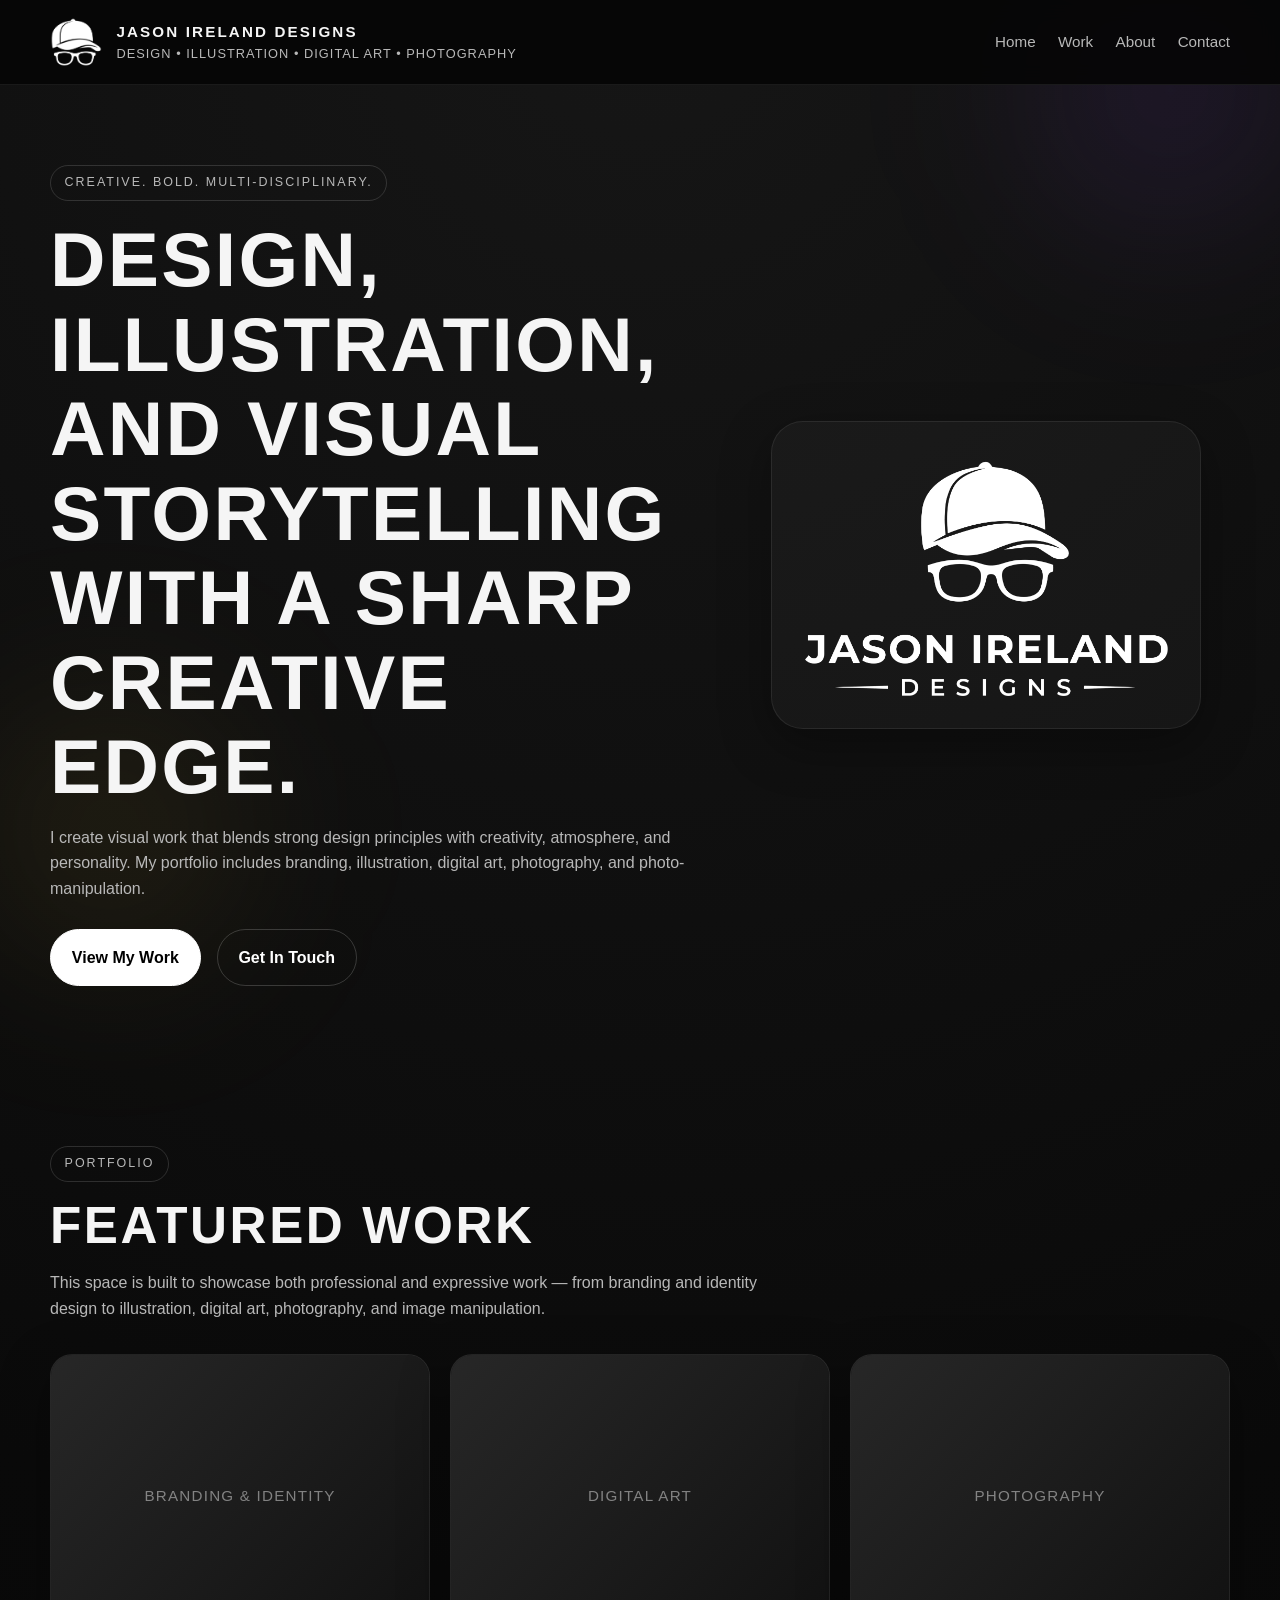
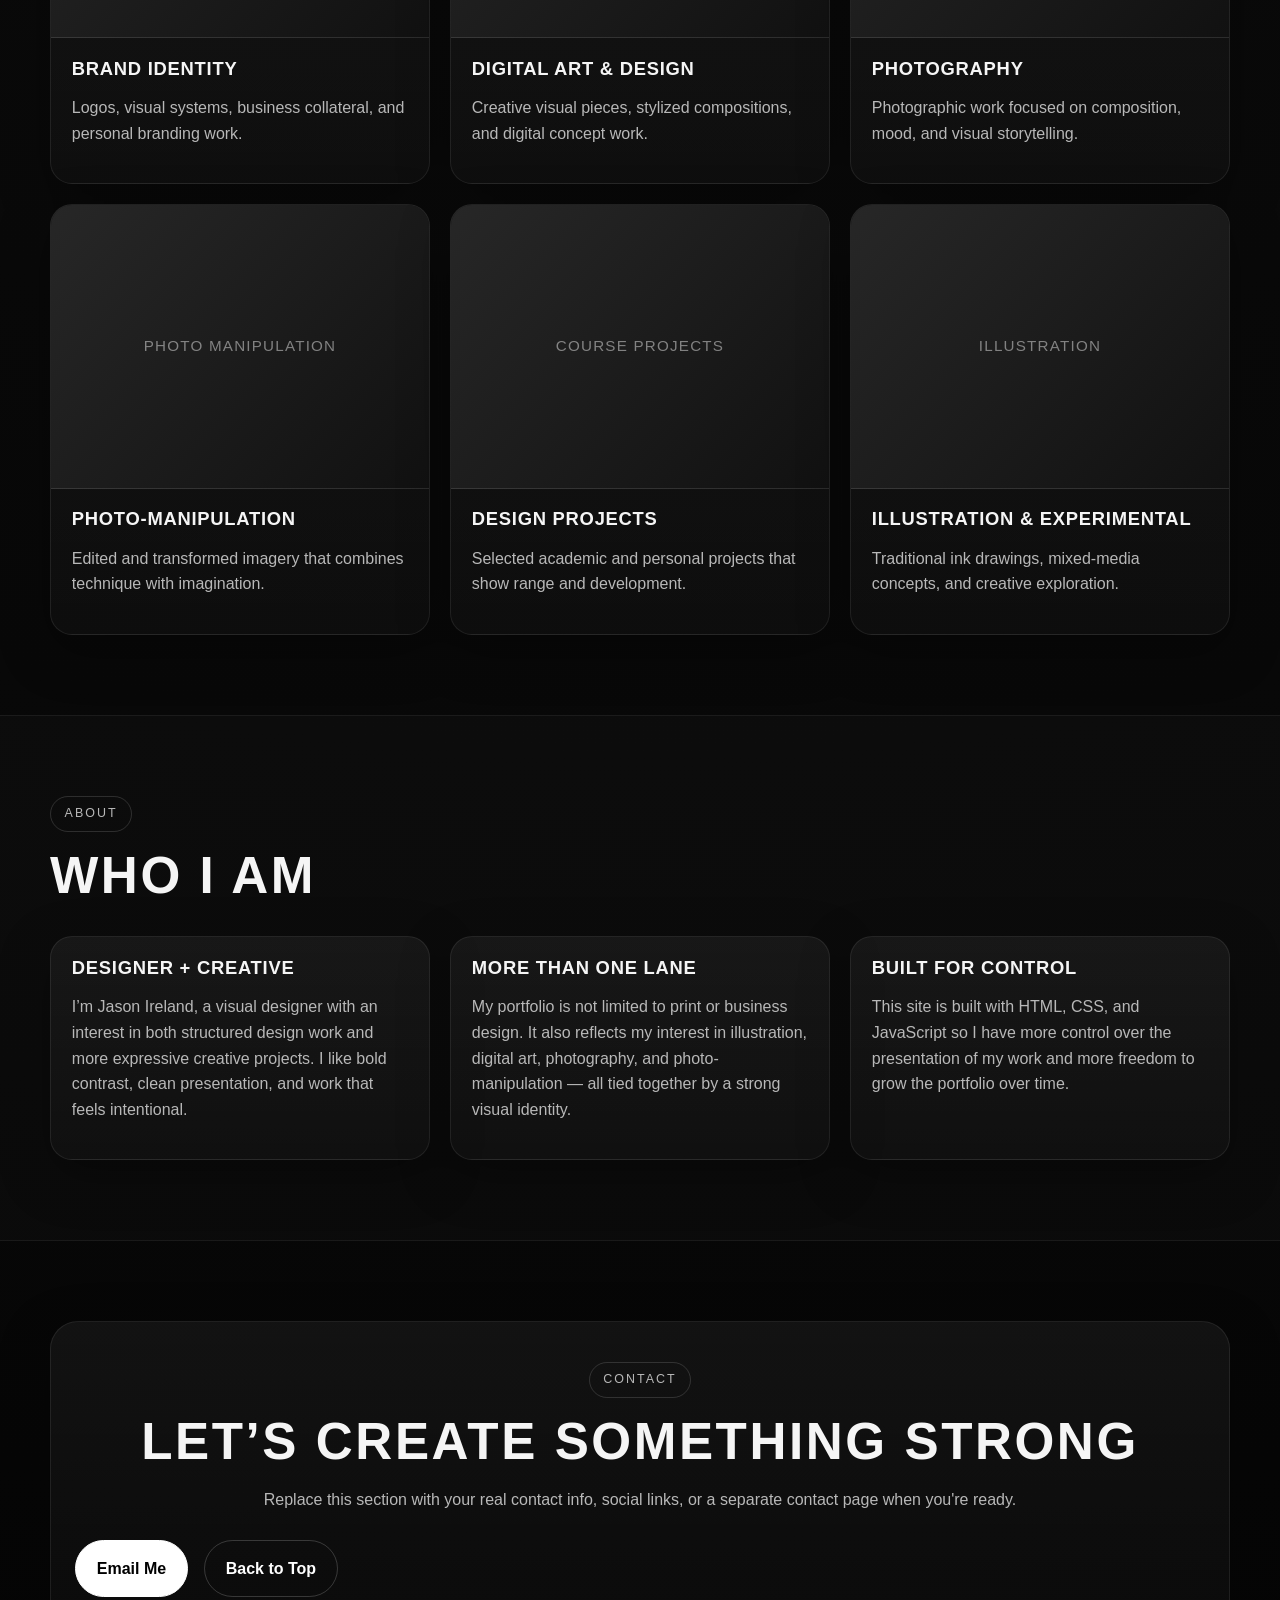
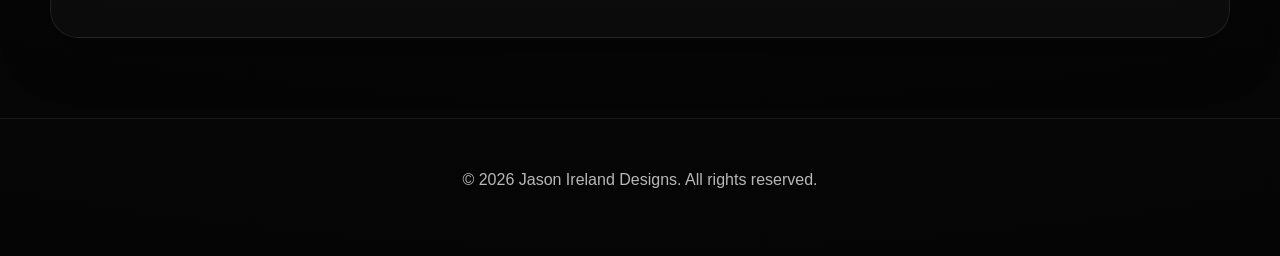
==== index.html @ 6ff93b79 "Update index.html" ====
<!doctype html>
<html lang="en">
<head>
  <meta charset="UTF-8">
  <meta name="viewport" content="width=device-width, initial-scale=1.0">
  <title>Jason Ireland Designs</title>
  <meta
    name="description"
    content="Jason Ireland Designs portfolio featuring branding, illustration, digital art, photography, and photo-manipulation."
  >
  <link rel="stylesheet" href="css/style.css">
</head>
<body>
  <a class="skip-link" href="#main">Skip to content</a>

  <header class="site-header">
    <div class="container nav-wrap">
      <a href="#home" class="brand" aria-label="Jason Ireland Designs home">
        <div class="brand-logo">
          <img src="img/logo-img-white.png" alt="Jason Ireland Designs logo">
        </div>
        <div class="brand-text">
          <span class="brand-name">Jason Ireland Designs</span>
          <span class="brand-tag">Design • Illustration • Digital Art • Photography</span>
        </div>
      </a>

      <button
        class="nav-toggle"
        id="navToggle"
        aria-expanded="false"
        aria-controls="siteNav"
        aria-label="Open navigation menu"
      >
        <span></span>
        <span></span>
        <span></span>
      </button>

      <nav class="site-nav" id="siteNav" aria-label="Primary navigation">
        <ul>
          <li><a href="#home">Home</a></li>
          <li><a href="#work">Work</a></li>
          <li><a href="#about">About</a></li>
          <li><a href="#contact">Contact</a></li>
        </ul>
      </nav>
    </div>
  </header>

  <main id="main">
    <section class="hero section" id="home">
      <div class="container hero-grid">
        <div class="hero-copy">
          <p class="eyebrow">Creative. Bold. Multi-Disciplinary.</p>
          <h1>Design, illustration, and visual storytelling with a sharp creative edge.</h1>
          <p class="hero-text">
            I create visual work that blends strong design principles with creativity,
            atmosphere, and personality. My portfolio includes branding, illustration,
            digital art, photography, and photo-manipulation.
          </p>

          <div class="hero-actions">
            <a class="btn btn-primary" href="#work">View My Work</a>
            <a class="btn btn-secondary" href="#contact">Get In Touch</a>
          </div>
        </div>

        <div class="hero-panel">
          <div class="hero-logo-card">
            <img src="img/logo-white.png" alt="Jason Ireland Designs logo on white background">
          </div>
        </div>
      </div>
    </section>

    <section class="section" id="work">
      <div class="container">
        <div class="section-heading">
          <p class="eyebrow">Portfolio</p>
          <h2>Featured Work</h2>
          <p>
            This space is built to showcase both professional and expressive work —
            from branding and identity design to illustration, digital art,
            photography, and image manipulation.
          </p>
        </div>

        <div class="work-grid">
          <a href="branding.html" class="card-link" aria-label="View Brand Identity work">
            <article class="card">
              <div class="card-image placeholder">Branding &amp; Identity</div>
              <div class="card-body">
                <h3>Brand Identity</h3>
                <p>Logos, visual systems, business collateral, and personal branding work.</p>
              </div>
            </article>
          </a>

          <a href="digital-art.html" class="card-link" aria-label="View Digital Art and Design work">
            <article class="card">
              <div class="card-image placeholder">Digital Art</div>
              <div class="card-body">
                <h3>Digital Art &amp; Design</h3>
                <p>Creative visual pieces, stylized compositions, and digital concept work.</p>
              </div>
            </article>
          </a>

          <a href="photography.html" class="card-link" aria-label="View Photography work">
            <article class="card">
              <div class="card-image placeholder">Photography</div>
              <div class="card-body">
                <h3>Photography</h3>
                <p>Photographic work focused on composition, mood, and visual storytelling.</p>
              </div>
            </article>
          </a>

          <a href="photo-manipulation.html" class="card-link" aria-label="View Photo-Manipulation work">
            <article class="card">
              <div class="card-image placeholder">Photo Manipulation</div>
              <div class="card-body">
                <h3>Photo-Manipulation</h3>
                <p>Edited and transformed imagery that combines technique with imagination.</p>
              </div>
            </article>
          </a>

          <a href="design-projects.html" class="card-link" aria-label="View Design Projects">
            <article class="card">
              <div class="card-image placeholder">Course Projects</div>
              <div class="card-body">
                <h3>Design Projects</h3>
                <p>Selected academic and personal projects that show range and development.</p>
              </div>
            </article>
          </a>

          <a href="experimental.html" class="card-link" aria-label="View Illustration and Experimental work">
            <article class="card">
              <div class="card-image placeholder">Illustration</div>
              <div class="card-body">
                <h3>Illustration &amp; Experimental</h3>
                <p>Traditional ink drawings, mixed-media concepts, and creative exploration.</p>
              </div>
            </article>
          </a>
        </div>
      </div>
    </section>

    <section class="section section-alt" id="about">
      <div class="container">
        <div class="section-heading">
          <p class="eyebrow">About</p>
          <h2>Who I Am</h2>
        </div>

        <div class="about-grid">
          <div class="card info-card">
            <h3>Designer + Creative</h3>
            <p>
              I’m Jason Ireland, a visual designer with an interest in both structured
              design work and more expressive creative projects. I like bold contrast,
              clean presentation, and work that feels intentional.
            </p>
          </div>

          <div class="card info-card">
            <h3>More Than One Lane</h3>
            <p>
              My portfolio is not limited to print or business design. It also reflects
              my interest in illustration, digital art, photography, and photo-manipulation —
              all tied together by a strong visual identity.
            </p>
          </div>

          <div class="card info-card">
            <h3>Built for Control</h3>
            <p>
              This site is built with HTML, CSS, and JavaScript so I have more control
              over the presentation of my work and more freedom to grow the portfolio over time.
            </p>
          </div>
        </div>
      </div>
    </section>

    <section class="section" id="contact">
      <div class="container">
        <div class="contact-panel">
          <p class="eyebrow">Contact</p>
          <h2>Let’s Create Something Strong</h2>
          <p>
            Replace this section with your real contact info, social links, or a separate
            contact page when you're ready.
          </p>

          <div class="contact-actions">
            <a class="btn btn-primary" href="mailto:youremail@example.com">Email Me</a>
            <a class="btn btn-secondary" href="#home">Back to Top</a>
          </div>
        </div>
      </div>
    </section>
  </main>

  <footer class="site-footer">
    <div class="container">
      <p>&copy; 2026 Jason Ireland Designs. All rights reserved.</p>
    </div>
  </footer>

  <script src="js/script.js"></script>
</body>
</html>
---- css/style.css ----
:root {
  --bg: #050505;
  --bg-soft: #101010;
  --panel: #141414;
  --panel-2: #1b1b1b;
  --line: #2b2b2b;
  --text: #f5f5f5;
  --muted: #b8b8b8;
  --white: #ffffff;
  --shadow: 0 16px 50px rgba(0, 0, 0, 0.35);
  --radius: 22px;
  --max-width: 1180px;
}

*,
*::before,
*::after {
  box-sizing: border-box;
}

html {
  scroll-behavior: smooth;
}

body {
  margin: 0;
  font-family: Arial, Helvetica, sans-serif;
  background: radial-gradient(circle at top, #161616 0%, #0a0a0a 45%, #050505 100%);
  color: var(--text);
  line-height: 1.6;
  position: relative;
}

/* Static background color splashes */

body::before,
body::after {
  content: "";
  position: fixed;
  pointer-events: none;
  z-index: -1;
}

body::before {
  width: 420px;
  height: 420px;
  top: -120px;
  right: -100px;
  background: radial-gradient(
    circle,
    rgba(150, 80, 255, 0.16) 0%,
    rgba(150, 80, 255, 0.06) 40%,
    transparent 70%
  );
  filter: blur(80px);
}

body::after {
  width: 380px;
  height: 380px;
  bottom: -120px;
  left: -80px;
  background: radial-gradient(
    circle,
    rgba(255, 210, 60, 0.14) 0%,
    rgba(255, 210, 60, 0.05) 40%,
    transparent 70%
  );
  filter: blur(90px);
}

img {
  display: block;
  max-width: 100%;
}

a {
  color: inherit;
  text-decoration: none;
}

.skip-link {
  position: absolute;
  left: -9999px;
  top: auto;
}

.skip-link:focus {
  left: 1rem;
  top: 1rem;
  background: var(--white);
  color: #000;
  padding: 0.75rem 1rem;
  z-index: 1000;
  border-radius: 8px;
}

.container {
  width: min(100% - 2rem, var(--max-width));
  margin: 0 auto;
}

.section {
  padding: 5rem 0;
}

.section-alt {
  background: rgba(255, 255, 255, 0.02);
  border-top: 1px solid rgba(255, 255, 255, 0.06);
  border-bottom: 1px solid rgba(255, 255, 255, 0.06);
}

/* Header */

.site-header {
  position: sticky;
  top: 0;
  z-index: 100;
  background: rgba(5, 5, 5, 0.88);
  backdrop-filter: blur(10px);
  border-bottom: 1px solid rgba(255, 255, 255, 0.08);
  transition: all 0.25s ease;
}

.site-header.scrolled {
  padding: 6px 0;
  background: rgba(5, 5, 5, 0.95);
}

.site-header.scrolled .brand-logo {
  height: 42px;
}

.nav-wrap {
  display: flex;
  align-items: center;
  justify-content: space-between;
  min-height: 84px;
  gap: 1rem;
}

.brand {
  display: flex;
  align-items: center;
  gap: 0.9rem;
  min-width: 0;
}

.brand-logo {
  height: 52px;
  display: flex;
  align-items: center;
  flex-shrink: 0;
}

.brand-logo img {
  height: 100%;
  width: auto;
  transition: transform 0.25s ease;
}

.brand:hover .brand-logo img {
  transform: scale(1.05);
}

.brand-text {
  display: flex;
  flex-direction: column;
}

.brand-name {
  font-size: 0.95rem;
  font-weight: 700;
  letter-spacing: 0.14em;
  text-transform: uppercase;
}

.brand-tag {
  font-size: 0.8rem;
  letter-spacing: 0.08em;
  text-transform: uppercase;
  color: var(--muted);
}

.site-nav ul {
  list-style: none;
  display: flex;
  gap: 1.4rem;
  margin: 0;
  padding: 0;
}

.site-nav a {
  color: var(--muted);
  font-size: 0.95rem;
  position: relative;
  padding-bottom: 4px;
  transition: color 0.2s ease;
}

.site-nav a::after {
  content: "";
  position: absolute;
  left: 0;
  bottom: 0;
  width: 0%;
  height: 2px;
  background: var(--white);
  transition: width 0.25s ease;
}

.site-nav a:hover,
.site-nav a:focus-visible {
  color: var(--white);
}

.site-nav a:hover::after,
.site-nav a:focus-visible::after {
  width: 100%;
}

.nav-toggle {
  display: none;
  background: transparent;
  border: 0;
  padding: 0.25rem;
  cursor: pointer;
}

.nav-toggle span {
  display: block;
  width: 28px;
  height: 3px;
  background: var(--white);
  border-radius: 999px;
  margin: 5px 0;
}

/* Hero */

.hero {
  min-height: calc(100vh - 84px);
  display: flex;
  align-items: center;
  position: relative;
  overflow: hidden;
}

.hero-grid {
  display: grid;
  grid-template-columns: 1.15fr 0.85fr;
  gap: 2rem;
  align-items: center;
  position: relative;
  z-index: 1;
}

.eyebrow {
  display: inline-block;
  margin: 0 0 1rem;
  padding: 0.45rem 0.85rem;
  border: 1px solid rgba(255, 255, 255, 0.14);
  border-radius: 999px;
  font-size: 0.78rem;
  letter-spacing: 0.16em;
  text-transform: uppercase;
  color: var(--muted);
}

h1,
h2,
h3 {
  line-height: 1.1;
  margin-top: 0;
}

h1 {
  font-size: clamp(2.8rem, 6vw, 5.4rem);
  margin-bottom: 1rem;
  text-transform: uppercase;
  letter-spacing: 0.03em;
}

h2 {
  font-size: clamp(2rem, 4vw, 3.2rem);
  margin-bottom: 0.75rem;
  text-transform: uppercase;
  letter-spacing: 0.05em;
}

h3 {
  font-size: 1.15rem;
  margin-bottom: 0.65rem;
  text-transform: uppercase;
  letter-spacing: 0.04em;
}

.hero-text,
.section-heading p,
.card p,
.info-card p,
.contact-panel p {
  color: var(--muted);
}

.hero-actions,
.contact-actions {
  display: flex;
  flex-wrap: wrap;
  gap: 1rem;
  margin-top: 1.75rem;
}

.btn {
  display: inline-flex;
  align-items: center;
  justify-content: center;
  min-height: 48px;
  padding: 0.9rem 1.3rem;
  border-radius: 999px;
  border: 1px solid var(--white);
  font-weight: 700;
  transition: all 0.2s ease;
}

.btn-primary {
  background: var(--white);
  color: #000;
}

.btn-primary:hover,
.btn-primary:focus-visible {
  background: transparent;
  color: var(--white);
}

.btn-secondary {
  background: transparent;
  color: var(--white);
  border-color: rgba(255, 255, 255, 0.18);
}

.btn-secondary:hover,
.btn-secondary:focus-visible {
  background: rgba(255, 255, 255, 0.08);
}

.hero-panel {
  display: flex;
  justify-content: center;
}

.hero-logo-card {
  width: min(100%, 430px);
  background: rgba(255, 255, 255, 0.03);
  border: 1px solid rgba(255, 255, 255, 0.08);
  border-radius: 32px;
  padding: 2rem;
  box-shadow: var(--shadow);
}

.hero-logo-card img {
  background: transparent;
  border-radius: 0;
  padding: 0;
}

/* Content Sections */

.section-heading {
  max-width: 720px;
  margin-bottom: 2rem;
}

.work-grid,
.about-grid {
  display: grid;
  gap: 1.25rem;
}

.work-grid {
  grid-template-columns: repeat(3, minmax(0, 1fr));
}

.about-grid {
  grid-template-columns: repeat(3, minmax(0, 1fr));
}

.card {
  background: linear-gradient(180deg, rgba(255, 255, 255, 0.05), rgba(255, 255, 255, 0.025));
  border: 1px solid rgba(255, 255, 255, 0.08);
  border-radius: var(--radius);
  overflow: hidden;
  box-shadow: var(--shadow);
}

.card-image {
  aspect-ratio: 4 / 3;
  border-bottom: 1px solid rgba(255, 255, 255, 0.08);
}

.placeholder {
  display: grid;
  place-items: center;
  background: linear-gradient(135deg, #272727, #111111);
  color: rgba(255, 255, 255, 0.45);
  font-size: 0.95rem;
  text-transform: uppercase;
  letter-spacing: 0.08em;
  text-align: center;
  padding: 1rem;
}

.card-body,
.info-card {
  padding: 1.3rem;
}

.contact-panel {
  text-align: center;
  background: linear-gradient(180deg, rgba(255, 255, 255, 0.05), rgba(255, 255, 255, 0.025));
  border: 1px solid rgba(255, 255, 255, 0.08);
  border-radius: 28px;
  box-shadow: var(--shadow);
  padding: 2.5rem 1.5rem;
}

.card-link {
  display: block;
  text-decoration: none;
  color: inherit;
}

.card-link:focus-visible {
  outline: 2px solid #fff;
  outline-offset: 6px;
  border-radius: 18px;
}

.card {
  transition: transform 0.25s ease, box-shadow 0.25s ease;
  cursor: pointer;
}

.card:hover,
.card-link:focus-visible .card {
  transform: translateY(-6px);
}

.site-footer {
  padding: 2rem 0 3rem;
  border-top: 1px solid rgba(255, 255, 255, 0.08);
  color: var(--muted);
  text-align: center;
}

/* Responsive */

@media (max-width: 980px) {
  .hero-grid {
    grid-template-columns: 1fr;
  }

  .work-grid {
    grid-template-columns: repeat(2, minmax(0, 1fr));
  }

  .about-grid {
    grid-template-columns: 1fr;
  }

  .hero {
    min-height: auto;
  }
}

@media (max-width: 760px) {
  .nav-toggle {
    display: block;
  }

  .site-nav {
    position: absolute;
    top: 84px;
    left: 0;
    width: 100%;
    background: rgba(8, 8, 8, 0.98);
    border-bottom: 1px solid rgba(255, 255, 255, 0.08);
    display: none;
  }

  .site-nav.open {
    display: block;
  }

  .site-nav ul {
    flex-direction: column;
    gap: 0;
    padding: 1rem;
  }

  .site-nav li + li {
    border-top: 1px solid rgba(255, 255, 255, 0.08);
  }

  .site-nav a {
    display: block;
    padding: 0.9rem 0;
  }

  .site-nav a::after {
    display: none;
  }

  .work-grid {
    grid-template-columns: 1fr;
  }

  .brand-tag {
    font-size: 0.72rem;
  }
}

@media (max-width: 540px) {
  .section {
    padding: 4rem 0;
  }

  .brand-logo {
    height: 44px;
  }

  h1 {
    font-size: clamp(2.3rem, 11vw, 3.5rem);
  }

  .hero-actions,
  .contact-actions {
    flex-direction: column;
    align-items: stretch;
  }

  .btn {
    width: 100%;
  }

  body::before {
    width: 280px;
    height: 280px;
    top: -80px;
    right: -60px;
    filter: blur(60px);
  }

  body::after {
    width: 260px;
    height: 260px;
    bottom: -80px;
    left: -50px;
    filter: blur(65px);
  }
}
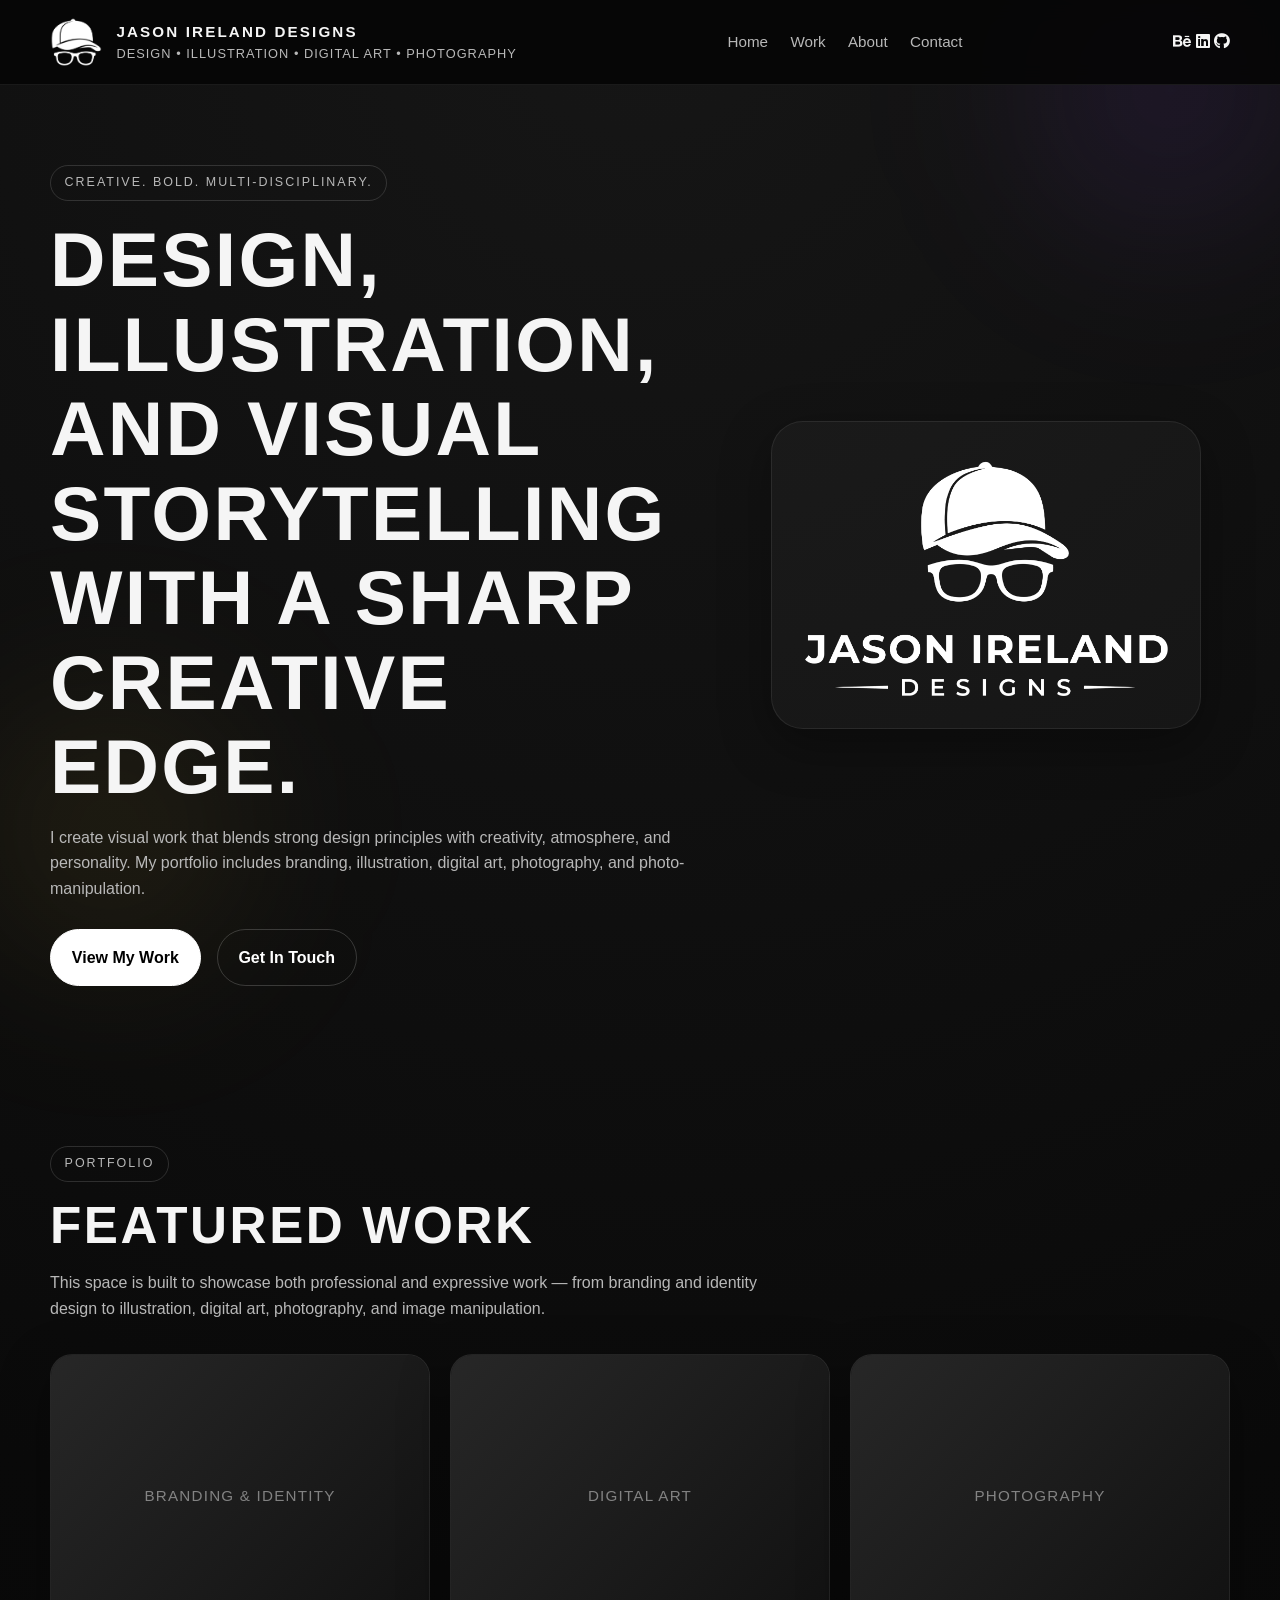
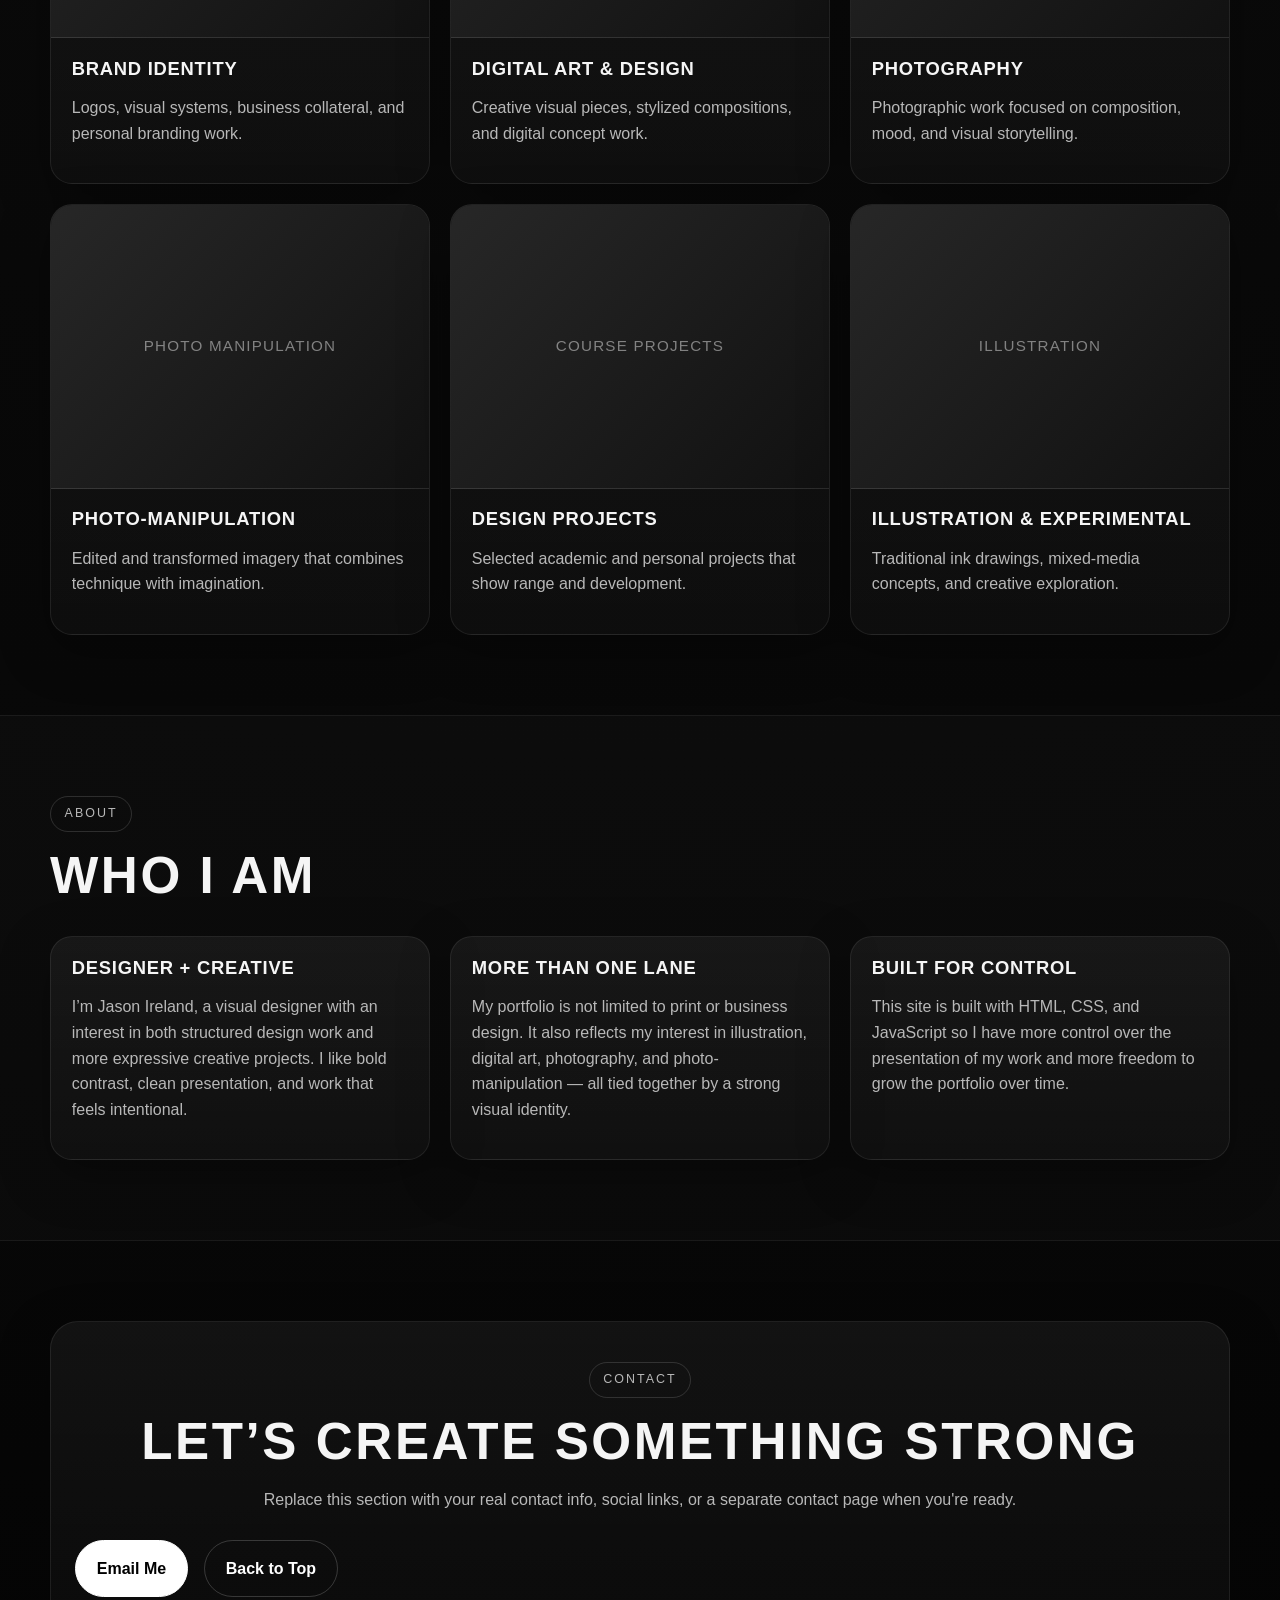
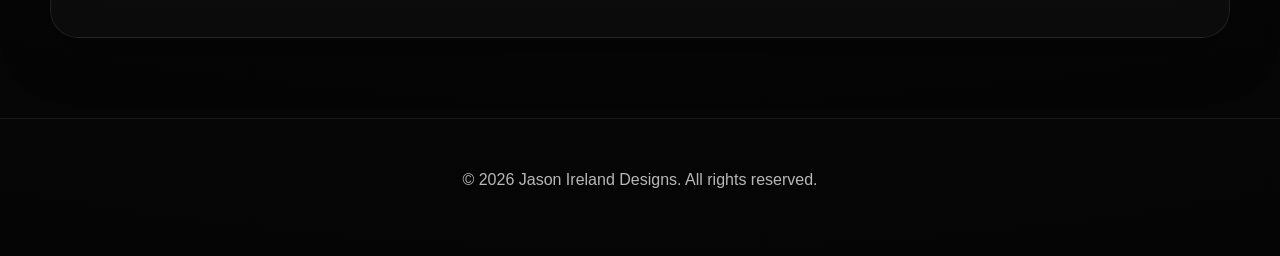
==== commit 1cb8bd97: "Update index.html" ====
--- a/index.html
+++ b/index.html
@@ -8,6 +8,8 @@
     name="description"
     content="Jason Ireland Designs portfolio featuring branding, illustration, digital art, photography, and photo-manipulation."
   >
+  
+  <link rel="stylesheet" href="https://cdnjs.cloudflare.com/ajax/libs/font-awesome/6.5.0/css/all.min.css">
   <link rel="stylesheet" href="css/style.css">
 </head>
 <body>
@@ -45,6 +47,11 @@
           <li><a href="#contact">Contact</a></li>
         </ul>
       </nav>
+      <div class="social-icons">
+  <i class="fa-brands fa-behance"></i>
+  <i class="fa-brands fa-linkedin"></i>
+  <i class="fa-brands fa-github"></i>
+</div>
     </div>
   </header>
 
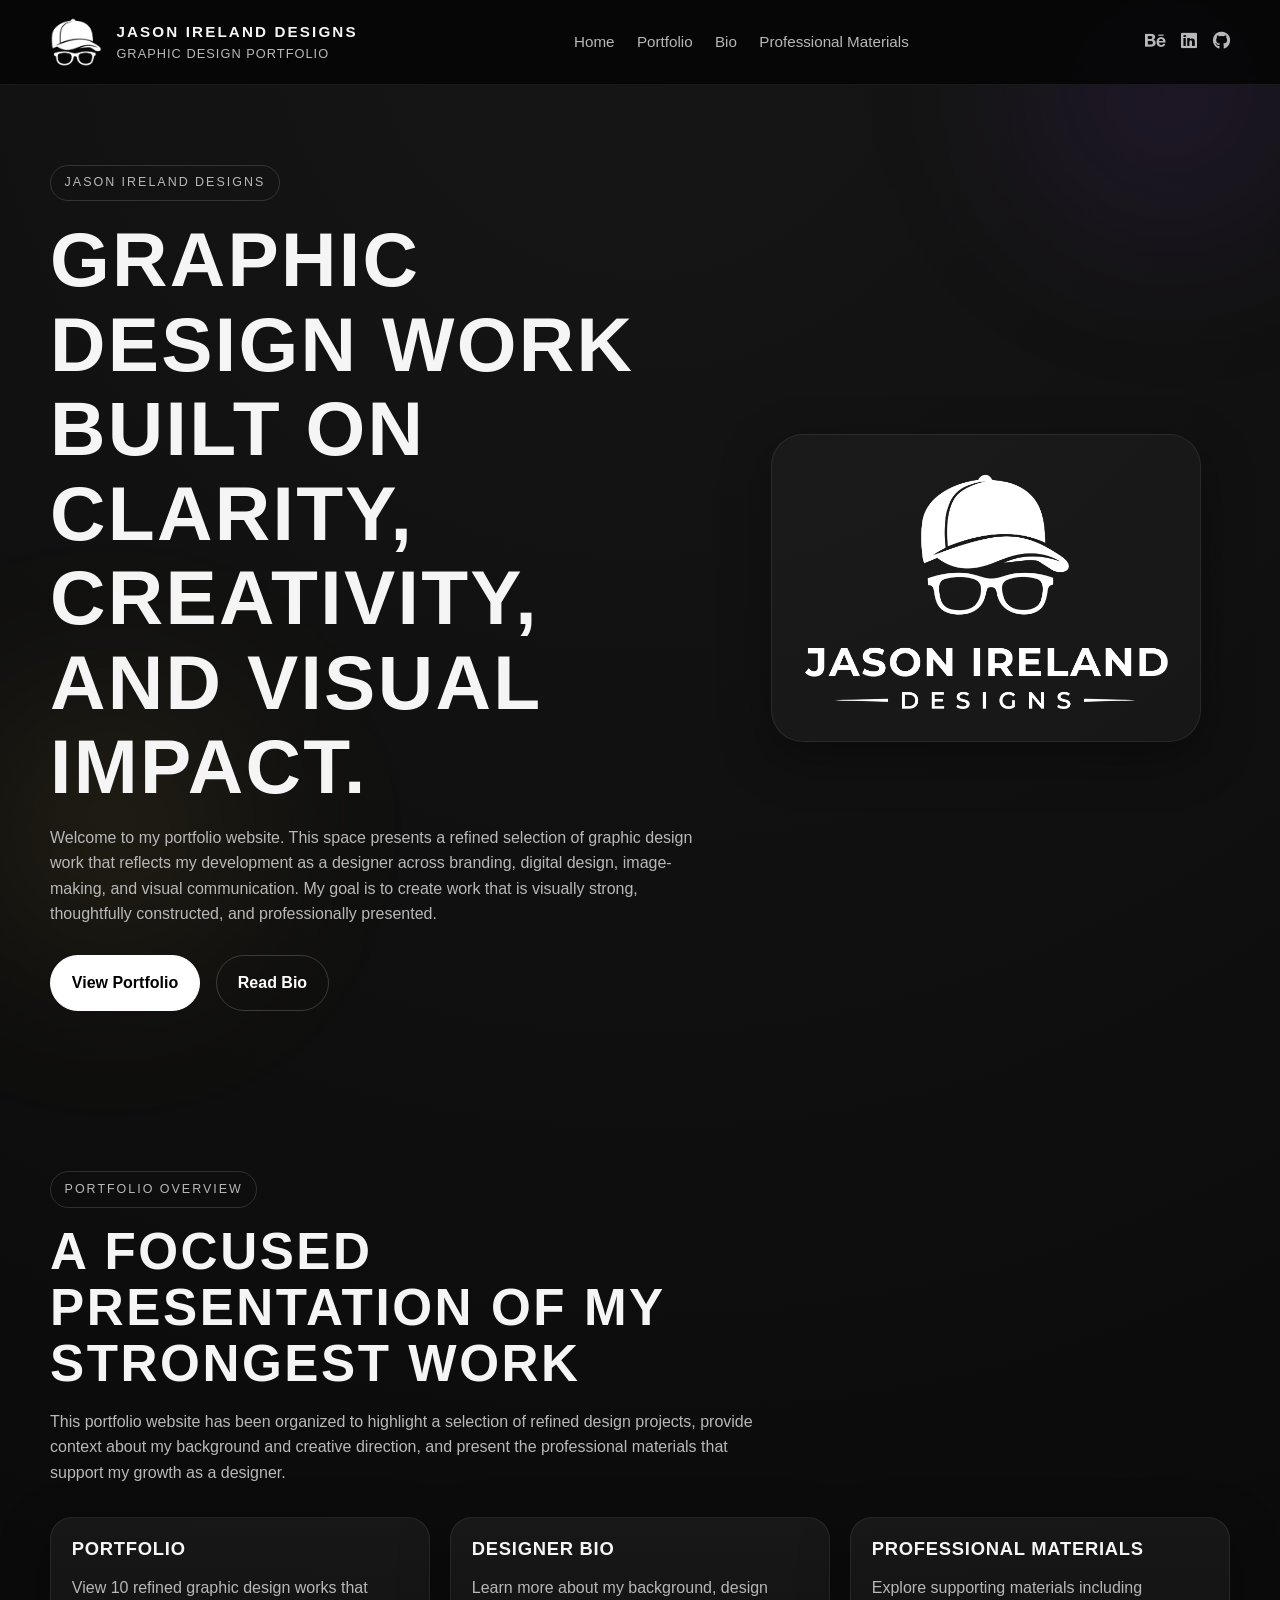
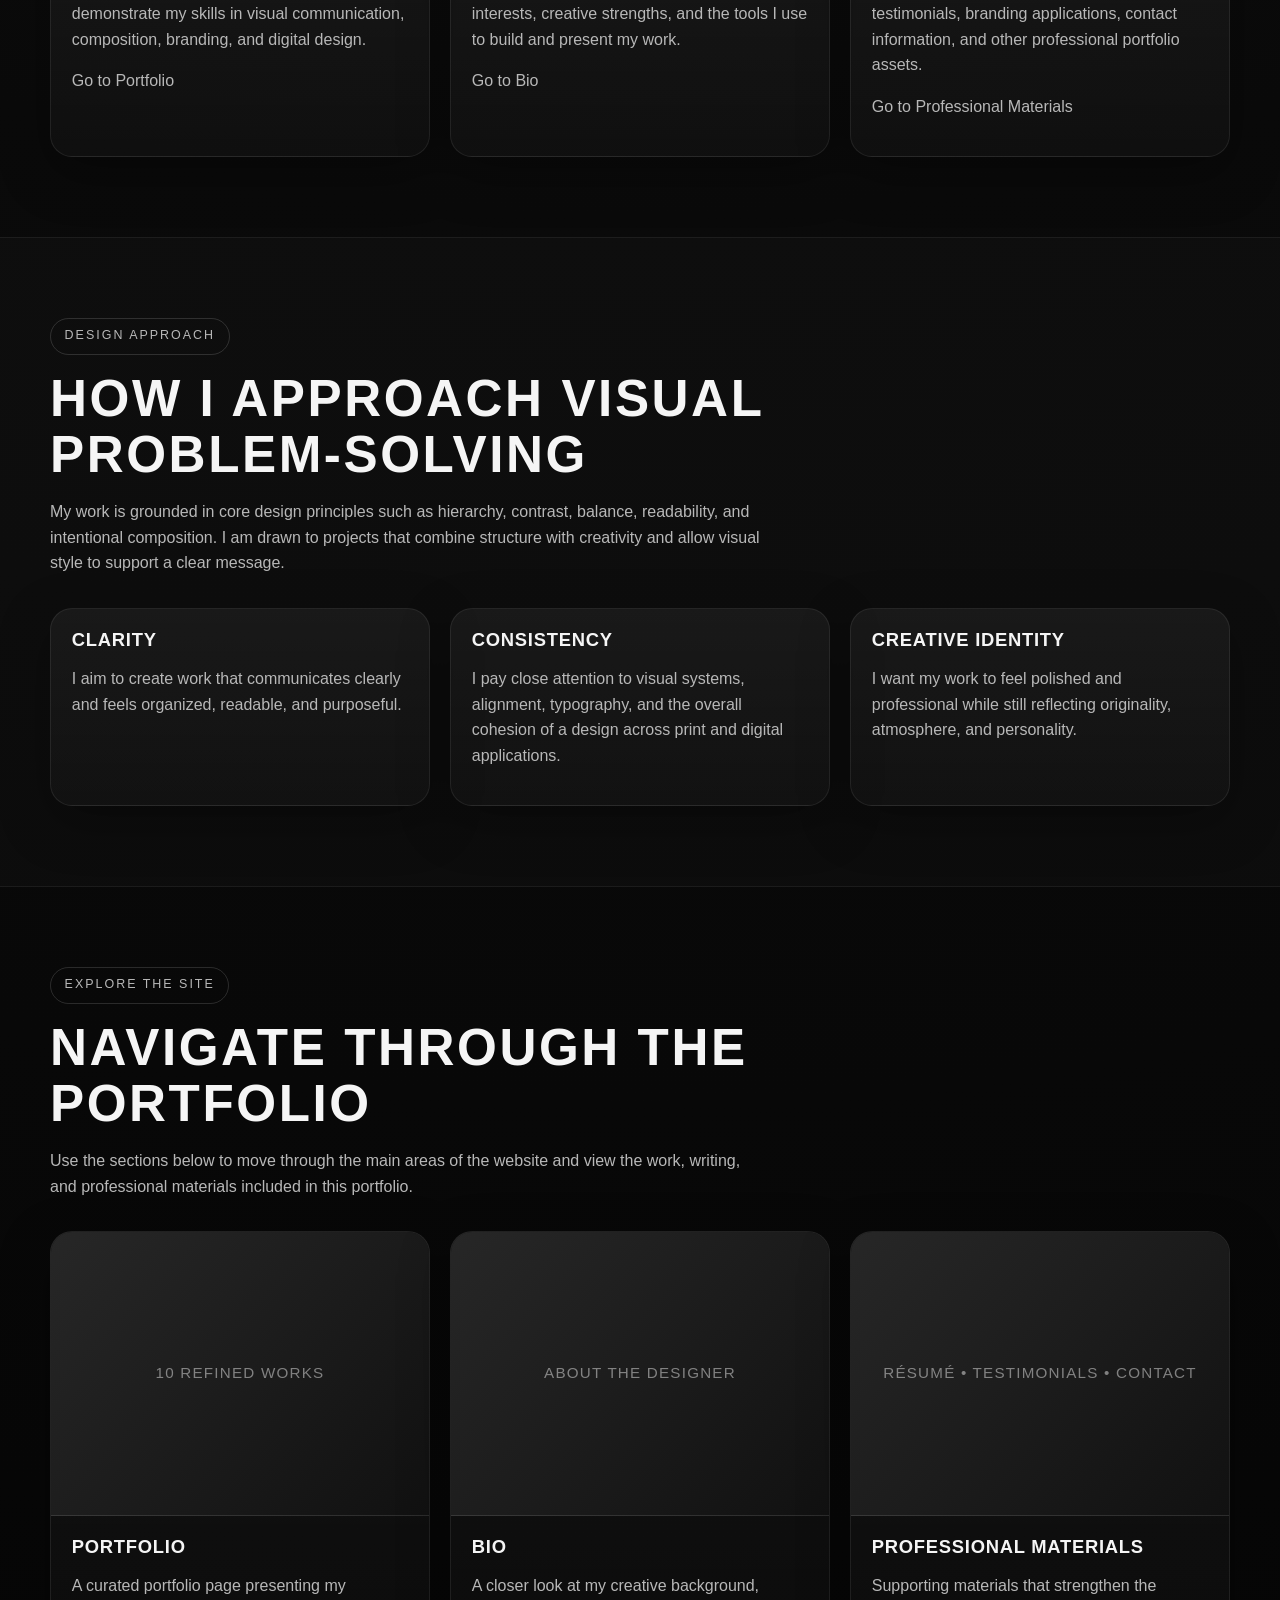
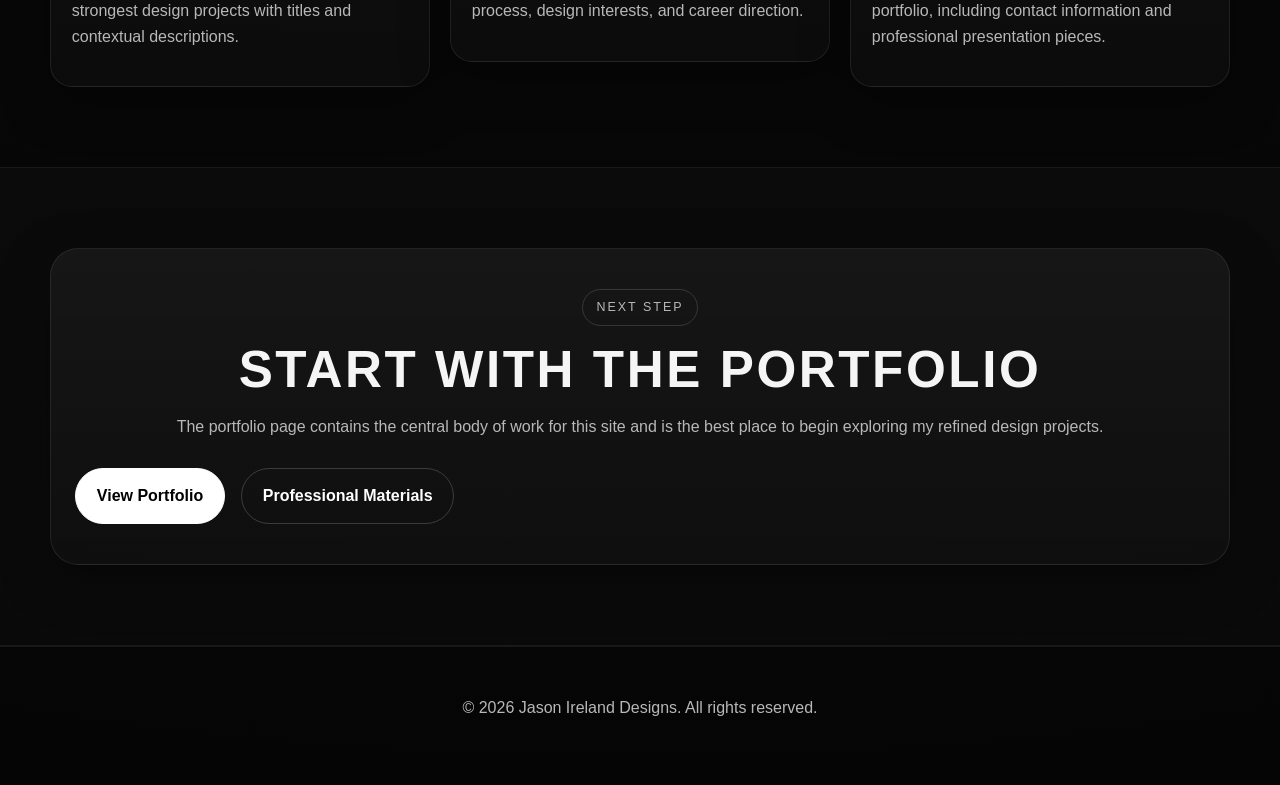
==== commit c10c92ff: "Update index.html" ====
--- a/index.html
+++ b/index.html
@@ -1,32 +1,40 @@
 <!doctype html>
 <html lang="en">
 <head>
+  <!-- ===== HEAD / META ===== -->
   <meta charset="UTF-8">
   <meta name="viewport" content="width=device-width, initial-scale=1.0">
-  <title>Jason Ireland Designs</title>
+  <title>Home | Jason Ireland Designs</title>
   <meta
     name="description"
-    content="Jason Ireland Designs portfolio featuring branding, illustration, digital art, photography, and photo-manipulation."
+    content="Jason Ireland Designs graphic design portfolio featuring branding, visual design, digital work, and professional portfolio materials."
   >
-  
+
+  <!-- ===== FONTS / ICONS / STYLES ===== -->
   <link rel="stylesheet" href="https://cdnjs.cloudflare.com/ajax/libs/font-awesome/6.5.0/css/all.min.css">
   <link rel="stylesheet" href="css/style.css">
 </head>
+
 <body>
+  <!-- ===== SKIP LINK ===== -->
   <a class="skip-link" href="#main">Skip to content</a>
 
+  <!-- ===== SITE HEADER ===== -->
   <header class="site-header">
     <div class="container nav-wrap">
-      <a href="#home" class="brand" aria-label="Jason Ireland Designs home">
+
+      <!-- ===== BRAND ===== -->
+      <a href="index.html" class="brand" aria-label="Jason Ireland Designs home">
         <div class="brand-logo">
           <img src="img/logo-img-white.png" alt="Jason Ireland Designs logo">
         </div>
         <div class="brand-text">
           <span class="brand-name">Jason Ireland Designs</span>
-          <span class="brand-tag">Design • Illustration • Digital Art • Photography</span>
+          <span class="brand-tag">Graphic Design Portfolio</span>
         </div>
       </a>
 
+      <!-- ===== MOBILE NAV TOGGLE ===== -->
       <button
         class="nav-toggle"
         id="navToggle"
@@ -39,186 +47,251 @@
         <span></span>
       </button>
 
+      <!-- ===== MAIN NAVIGATION ===== -->
       <nav class="site-nav" id="siteNav" aria-label="Primary navigation">
         <ul>
-          <li><a href="#home">Home</a></li>
-          <li><a href="#work">Work</a></li>
-          <li><a href="#about">About</a></li>
-          <li><a href="#contact">Contact</a></li>
+          <li><a href="index.html" aria-current="page">Home</a></li>
+          <li><a href="portfolio.html">Portfolio</a></li>
+          <li><a href="bio.html">Bio</a></li>
+          <li><a href="professional-materials.html">Professional Materials</a></li>
         </ul>
       </nav>
-      <div class="social-icons">
-  <i class="fa-brands fa-behance"></i>
-  <i class="fa-brands fa-linkedin"></i>
-  <i class="fa-brands fa-github"></i>
-</div>
+
+      <!-- ===== SOCIAL LINKS ===== -->
+      <div class="social-icons" aria-label="Social media links">
+        <a
+          href="https://www.behance.net/yourusername"
+          target="_blank"
+          rel="noopener noreferrer"
+          aria-label="Behance"
+        >
+          <i class="fa-brands fa-behance"></i>
+        </a>
+
+        <a
+          href="https://www.linkedin.com/in/yourusername"
+          target="_blank"
+          rel="noopener noreferrer"
+          aria-label="LinkedIn"
+        >
+          <i class="fa-brands fa-linkedin"></i>
+        </a>
+
+        <a
+          href="https://github.com/yourusername"
+          target="_blank"
+          rel="noopener noreferrer"
+          aria-label="GitHub"
+        >
+          <i class="fa-brands fa-github"></i>
+        </a>
+      </div>
     </div>
   </header>
 
+  <!-- ===== MAIN CONTENT ===== -->
   <main id="main">
-    <section class="hero section" id="home">
+
+    <!-- ===== HERO SECTION ===== -->
+    <section class="hero section">
       <div class="container hero-grid">
+
+        <!-- ===== HERO COPY ===== -->
         <div class="hero-copy">
-          <p class="eyebrow">Creative. Bold. Multi-Disciplinary.</p>
-          <h1>Design, illustration, and visual storytelling with a sharp creative edge.</h1>
+          <p class="eyebrow">Jason Ireland Designs</p>
+          <h1>Graphic design work built on clarity, creativity, and visual impact.</h1>
           <p class="hero-text">
-            I create visual work that blends strong design principles with creativity,
-            atmosphere, and personality. My portfolio includes branding, illustration,
-            digital art, photography, and photo-manipulation.
+            Welcome to my portfolio website. This space presents a refined selection of
+            graphic design work that reflects my development as a designer across branding,
+            digital design, image-making, and visual communication. My goal is to create
+            work that is visually strong, thoughtfully constructed, and professionally presented.
           </p>
 
           <div class="hero-actions">
-            <a class="btn btn-primary" href="#work">View My Work</a>
-            <a class="btn btn-secondary" href="#contact">Get In Touch</a>
-          </div>
-        </div>
-
+            <a class="btn btn-primary" href="portfolio.html">View Portfolio</a>
+            <a class="btn btn-secondary" href="bio.html">Read Bio</a>
+          </div>
+        </div>
+
+        <!-- ===== HERO VISUAL ===== -->
         <div class="hero-panel">
           <div class="hero-logo-card">
-            <img src="img/logo-white.png" alt="Jason Ireland Designs logo on white background">
-          </div>
-        </div>
-      </div>
-    </section>
-
-    <section class="section" id="work">
+            <img src="img/logo-white.png" alt="Jason Ireland Designs logo">
+          </div>
+        </div>
+      </div>
+    </section>
+
+    <!-- ===== HOME INTRO / OVERVIEW SECTION ===== -->
+    <section class="section">
       <div class="container">
         <div class="section-heading">
-          <p class="eyebrow">Portfolio</p>
-          <h2>Featured Work</h2>
-          <p>
-            This space is built to showcase both professional and expressive work —
-            from branding and identity design to illustration, digital art,
-            photography, and image manipulation.
+          <p class="eyebrow">Portfolio Overview</p>
+          <h2>A focused presentation of my strongest work</h2>
+          <p>
+            This portfolio website has been organized to highlight a selection of refined
+            design projects, provide context about my background and creative direction,
+            and present the professional materials that support my growth as a designer.
+          </p>
+        </div>
+
+        <div class="about-grid">
+          <div class="card info-card">
+            <h3>Portfolio</h3>
+            <p>
+              View 10 refined graphic design works that demonstrate my skills in visual
+              communication, composition, branding, and digital design.
+            </p>
+            <p><a href="portfolio.html">Go to Portfolio</a></p>
+          </div>
+
+          <div class="card info-card">
+            <h3>Designer Bio</h3>
+            <p>
+              Learn more about my background, design interests, creative strengths,
+              and the tools I use to build and present my work.
+            </p>
+            <p><a href="bio.html">Go to Bio</a></p>
+          </div>
+
+          <div class="card info-card">
+            <h3>Professional Materials</h3>
+            <p>
+              Explore supporting materials including testimonials, branding applications,
+              contact information, and other professional portfolio assets.
+            </p>
+            <p><a href="professional-materials.html">Go to Professional Materials</a></p>
+          </div>
+        </div>
+      </div>
+    </section>
+
+    <!-- ===== DESIGN PHILOSOPHY SECTION ===== -->
+    <section class="section section-alt">
+      <div class="container">
+        <div class="section-heading">
+          <p class="eyebrow">Design Approach</p>
+          <h2>How I approach visual problem-solving</h2>
+          <p>
+            My work is grounded in core design principles such as hierarchy, contrast,
+            balance, readability, and intentional composition. I am drawn to projects
+            that combine structure with creativity and allow visual style to support
+            a clear message.
+          </p>
+        </div>
+
+        <div class="about-grid">
+          <div class="card info-card">
+            <h3>Clarity</h3>
+            <p>
+              I aim to create work that communicates clearly and feels organized,
+              readable, and purposeful.
+            </p>
+          </div>
+
+          <div class="card info-card">
+            <h3>Consistency</h3>
+            <p>
+              I pay close attention to visual systems, alignment, typography, and the
+              overall cohesion of a design across print and digital applications.
+            </p>
+          </div>
+
+          <div class="card info-card">
+            <h3>Creative Identity</h3>
+            <p>
+              I want my work to feel polished and professional while still reflecting
+              originality, atmosphere, and personality.
+            </p>
+          </div>
+        </div>
+      </div>
+    </section>
+
+    <!-- ===== FEATURED NAVIGATION SECTION ===== -->
+    <section class="section">
+      <div class="container">
+        <div class="section-heading">
+          <p class="eyebrow">Explore the Site</p>
+          <h2>Navigate through the portfolio</h2>
+          <p>
+            Use the sections below to move through the main areas of the website and
+            view the work, writing, and professional materials included in this portfolio.
           </p>
         </div>
 
         <div class="work-grid">
-          <a href="branding.html" class="card-link" aria-label="View Brand Identity work">
+          <a href="portfolio.html" class="card-link" aria-label="View portfolio page">
             <article class="card">
-              <div class="card-image placeholder">Branding &amp; Identity</div>
+              <div class="card-image placeholder">10 Refined Works</div>
               <div class="card-body">
-                <h3>Brand Identity</h3>
-                <p>Logos, visual systems, business collateral, and personal branding work.</p>
+                <h3>Portfolio</h3>
+                <p>
+                  A curated portfolio page presenting my strongest design projects with
+                  titles and contextual descriptions.
+                </p>
               </div>
             </article>
           </a>
 
-          <a href="digital-art.html" class="card-link" aria-label="View Digital Art and Design work">
+          <a href="bio.html" class="card-link" aria-label="View bio page">
             <article class="card">
-              <div class="card-image placeholder">Digital Art</div>
+              <div class="card-image placeholder">About the Designer</div>
               <div class="card-body">
-                <h3>Digital Art &amp; Design</h3>
-                <p>Creative visual pieces, stylized compositions, and digital concept work.</p>
+                <h3>Bio</h3>
+                <p>
+                  A closer look at my creative background, process, design interests,
+                  and career direction.
+                </p>
               </div>
             </article>
           </a>
 
-          <a href="photography.html" class="card-link" aria-label="View Photography work">
+          <a href="professional-materials.html" class="card-link" aria-label="View professional materials page">
             <article class="card">
-              <div class="card-image placeholder">Photography</div>
+              <div class="card-image placeholder">Résumé • Testimonials • Contact</div>
               <div class="card-body">
-                <h3>Photography</h3>
-                <p>Photographic work focused on composition, mood, and visual storytelling.</p>
+                <h3>Professional Materials</h3>
+                <p>
+                  Supporting materials that strengthen the portfolio, including contact
+                  information and professional presentation pieces.
+                </p>
               </div>
             </article>
           </a>
-
-          <a href="photo-manipulation.html" class="card-link" aria-label="View Photo-Manipulation work">
-            <article class="card">
-              <div class="card-image placeholder">Photo Manipulation</div>
-              <div class="card-body">
-                <h3>Photo-Manipulation</h3>
-                <p>Edited and transformed imagery that combines technique with imagination.</p>
-              </div>
-            </article>
-          </a>
-
-          <a href="design-projects.html" class="card-link" aria-label="View Design Projects">
-            <article class="card">
-              <div class="card-image placeholder">Course Projects</div>
-              <div class="card-body">
-                <h3>Design Projects</h3>
-                <p>Selected academic and personal projects that show range and development.</p>
-              </div>
-            </article>
-          </a>
-
-          <a href="experimental.html" class="card-link" aria-label="View Illustration and Experimental work">
-            <article class="card">
-              <div class="card-image placeholder">Illustration</div>
-              <div class="card-body">
-                <h3>Illustration &amp; Experimental</h3>
-                <p>Traditional ink drawings, mixed-media concepts, and creative exploration.</p>
-              </div>
-            </article>
-          </a>
-        </div>
-      </div>
-    </section>
-
-    <section class="section section-alt" id="about">
-      <div class="container">
-        <div class="section-heading">
-          <p class="eyebrow">About</p>
-          <h2>Who I Am</h2>
-        </div>
-
-        <div class="about-grid">
-          <div class="card info-card">
-            <h3>Designer + Creative</h3>
-            <p>
-              I’m Jason Ireland, a visual designer with an interest in both structured
-              design work and more expressive creative projects. I like bold contrast,
-              clean presentation, and work that feels intentional.
-            </p>
-          </div>
-
-          <div class="card info-card">
-            <h3>More Than One Lane</h3>
-            <p>
-              My portfolio is not limited to print or business design. It also reflects
-              my interest in illustration, digital art, photography, and photo-manipulation —
-              all tied together by a strong visual identity.
-            </p>
-          </div>
-
-          <div class="card info-card">
-            <h3>Built for Control</h3>
-            <p>
-              This site is built with HTML, CSS, and JavaScript so I have more control
-              over the presentation of my work and more freedom to grow the portfolio over time.
-            </p>
-          </div>
-        </div>
-      </div>
-    </section>
-
-    <section class="section" id="contact">
+        </div>
+      </div>
+    </section>
+
+    <!-- ===== CALL TO ACTION SECTION ===== -->
+    <section class="section section-alt">
       <div class="container">
         <div class="contact-panel">
-          <p class="eyebrow">Contact</p>
-          <h2>Let’s Create Something Strong</h2>
-          <p>
-            Replace this section with your real contact info, social links, or a separate
-            contact page when you're ready.
+          <p class="eyebrow">Next Step</p>
+          <h2>Start with the portfolio</h2>
+          <p>
+            The portfolio page contains the central body of work for this site and is
+            the best place to begin exploring my refined design projects.
           </p>
 
           <div class="contact-actions">
-            <a class="btn btn-primary" href="mailto:youremail@example.com">Email Me</a>
-            <a class="btn btn-secondary" href="#home">Back to Top</a>
-          </div>
-        </div>
-      </div>
-    </section>
+            <a class="btn btn-primary" href="portfolio.html">View Portfolio</a>
+            <a class="btn btn-secondary" href="professional-materials.html">Professional Materials</a>
+          </div>
+        </div>
+      </div>
+    </section>
+
   </main>
 
+  <!-- ===== SITE FOOTER ===== -->
   <footer class="site-footer">
     <div class="container">
       <p>&copy; 2026 Jason Ireland Designs. All rights reserved.</p>
     </div>
   </footer>
 
+  <!-- ===== SCRIPTS ===== -->
   <script src="js/script.js"></script>
 </body>
 </html>
--- a/css/style.css
+++ b/css/style.css
@@ -131,6 +131,24 @@
   height: 42px;
 }
 
+.social-icons {
+  display: flex;
+  gap: 16px;
+  align-items: center;
+  margin-left: 20px;
+}
+
+.social-icons i {
+  font-size: 18px;
+  color: var(--muted);
+  transition: color .2s ease, transform .2s ease;
+}
+
+.social-icons i:hover {
+  color: var(--white);
+  transform: translateY(-2px);
+}
+
 .nav-wrap {
   display: flex;
   align-items: center;
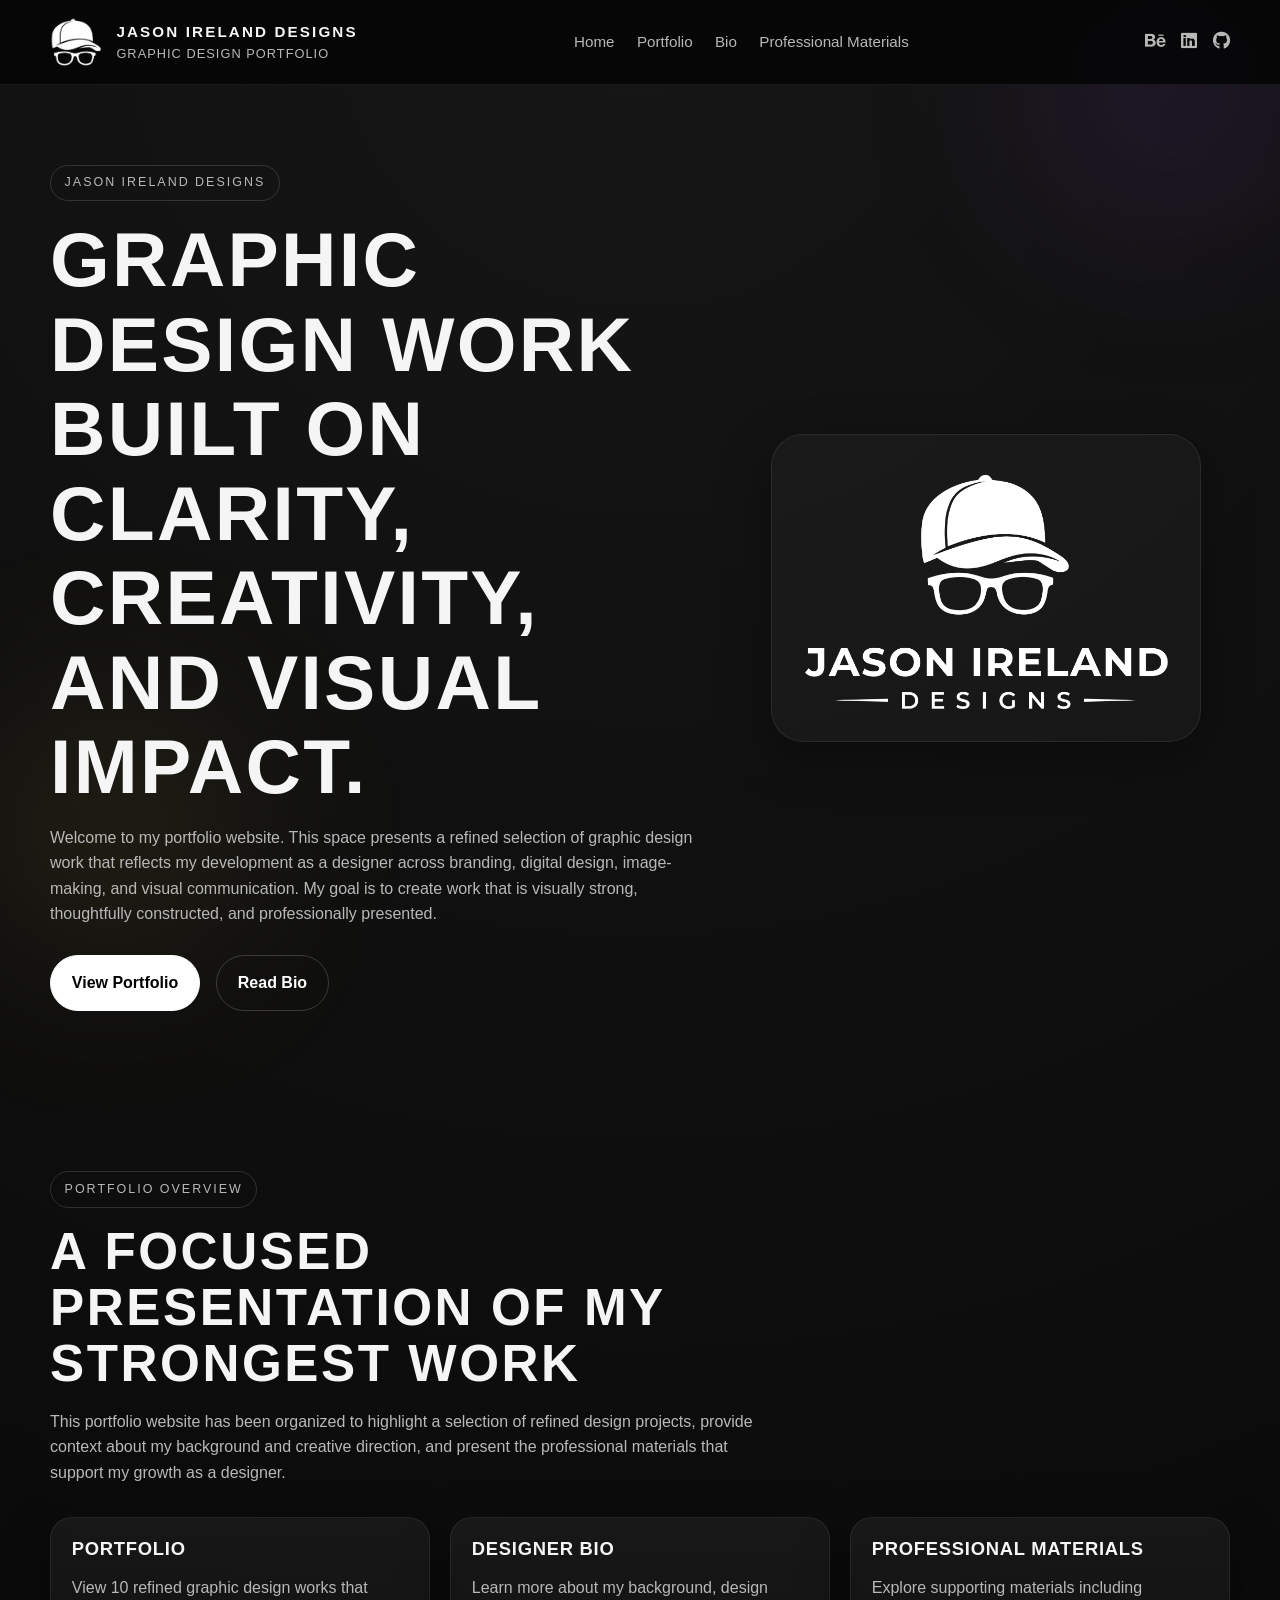
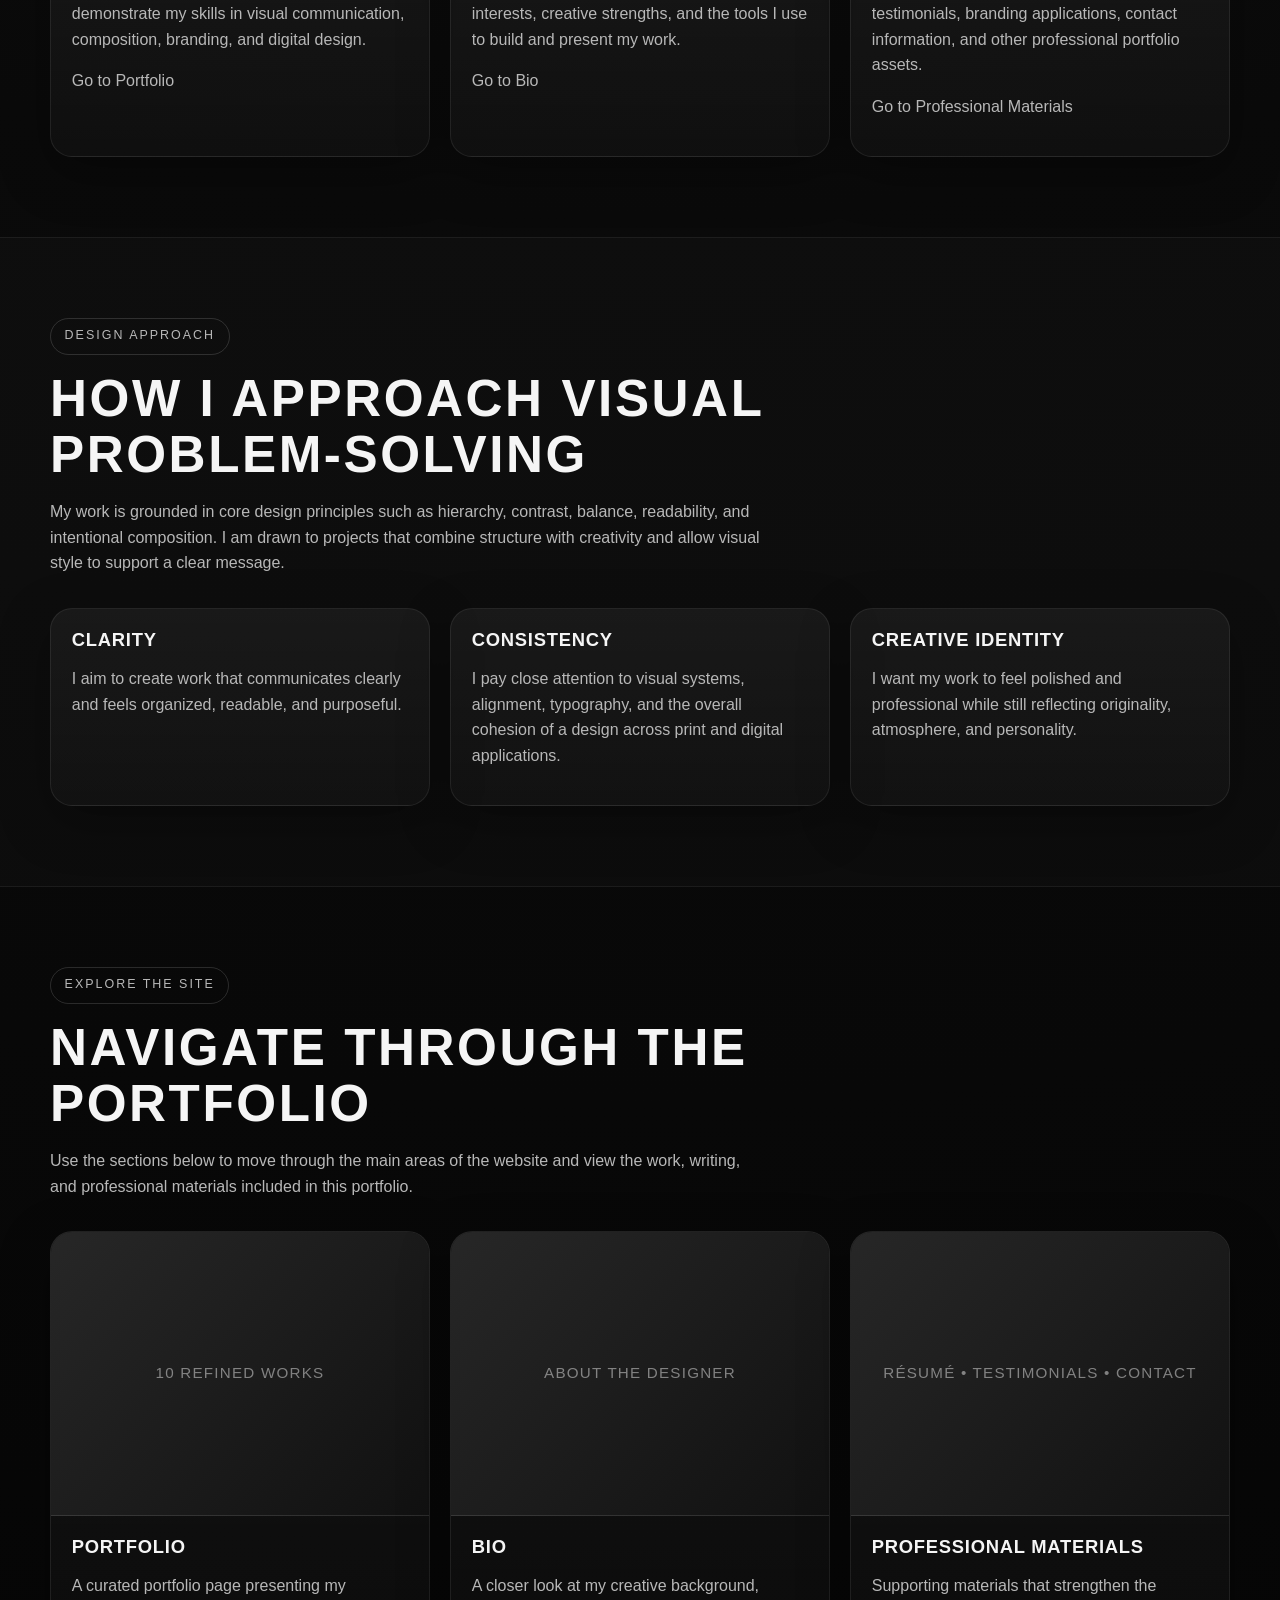
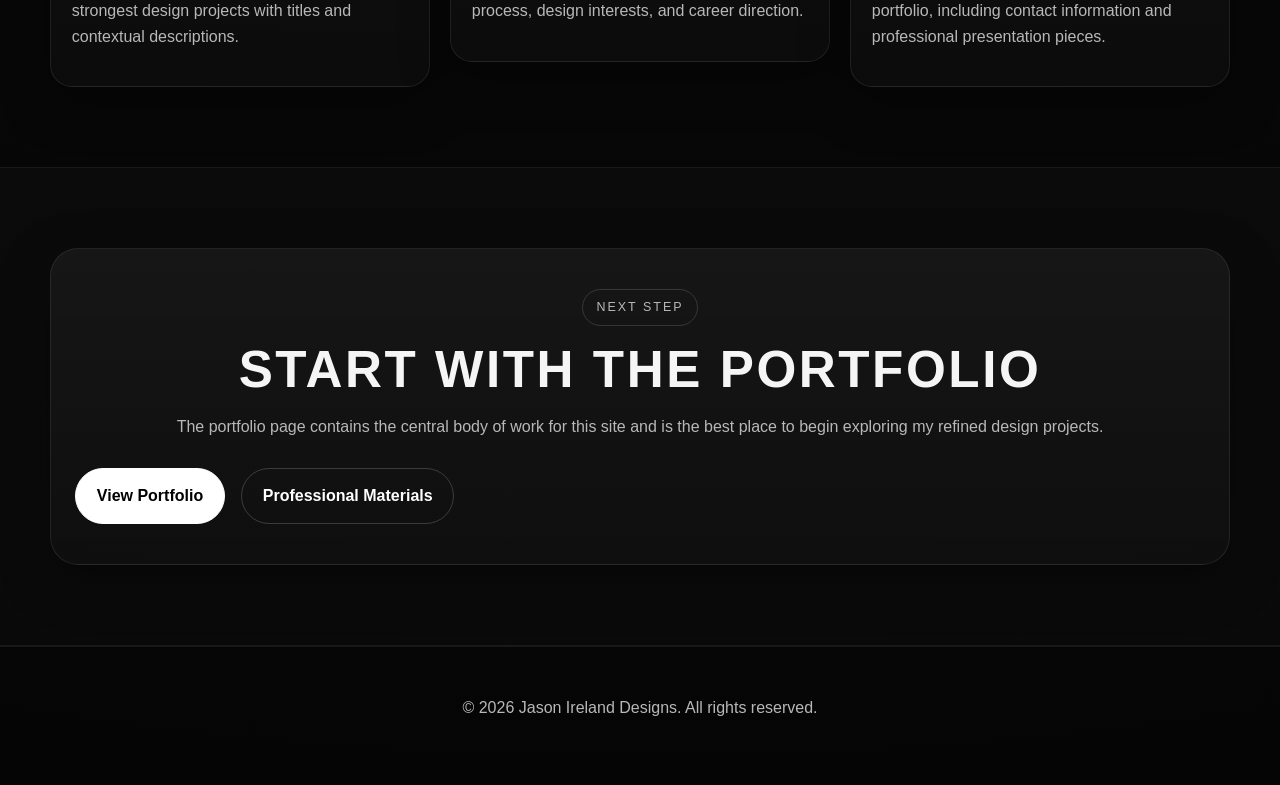
==== commit 08b02404: "Update index.html" ====
--- a/index.html
+++ b/index.html
@@ -69,7 +69,7 @@
         </a>
 
         <a
-          href="https://www.linkedin.com/in/yourusername"
+          href="https://www.linkedin.com/in/jason-ireland-a2652567/"
           target="_blank"
           rel="noopener noreferrer"
           aria-label="LinkedIn"
@@ -78,7 +78,7 @@
         </a>
 
         <a
-          href="https://github.com/yourusername"
+          href="https://github.com/Scaveng3rZero"
           target="_blank"
           rel="noopener noreferrer"
           aria-label="GitHub"
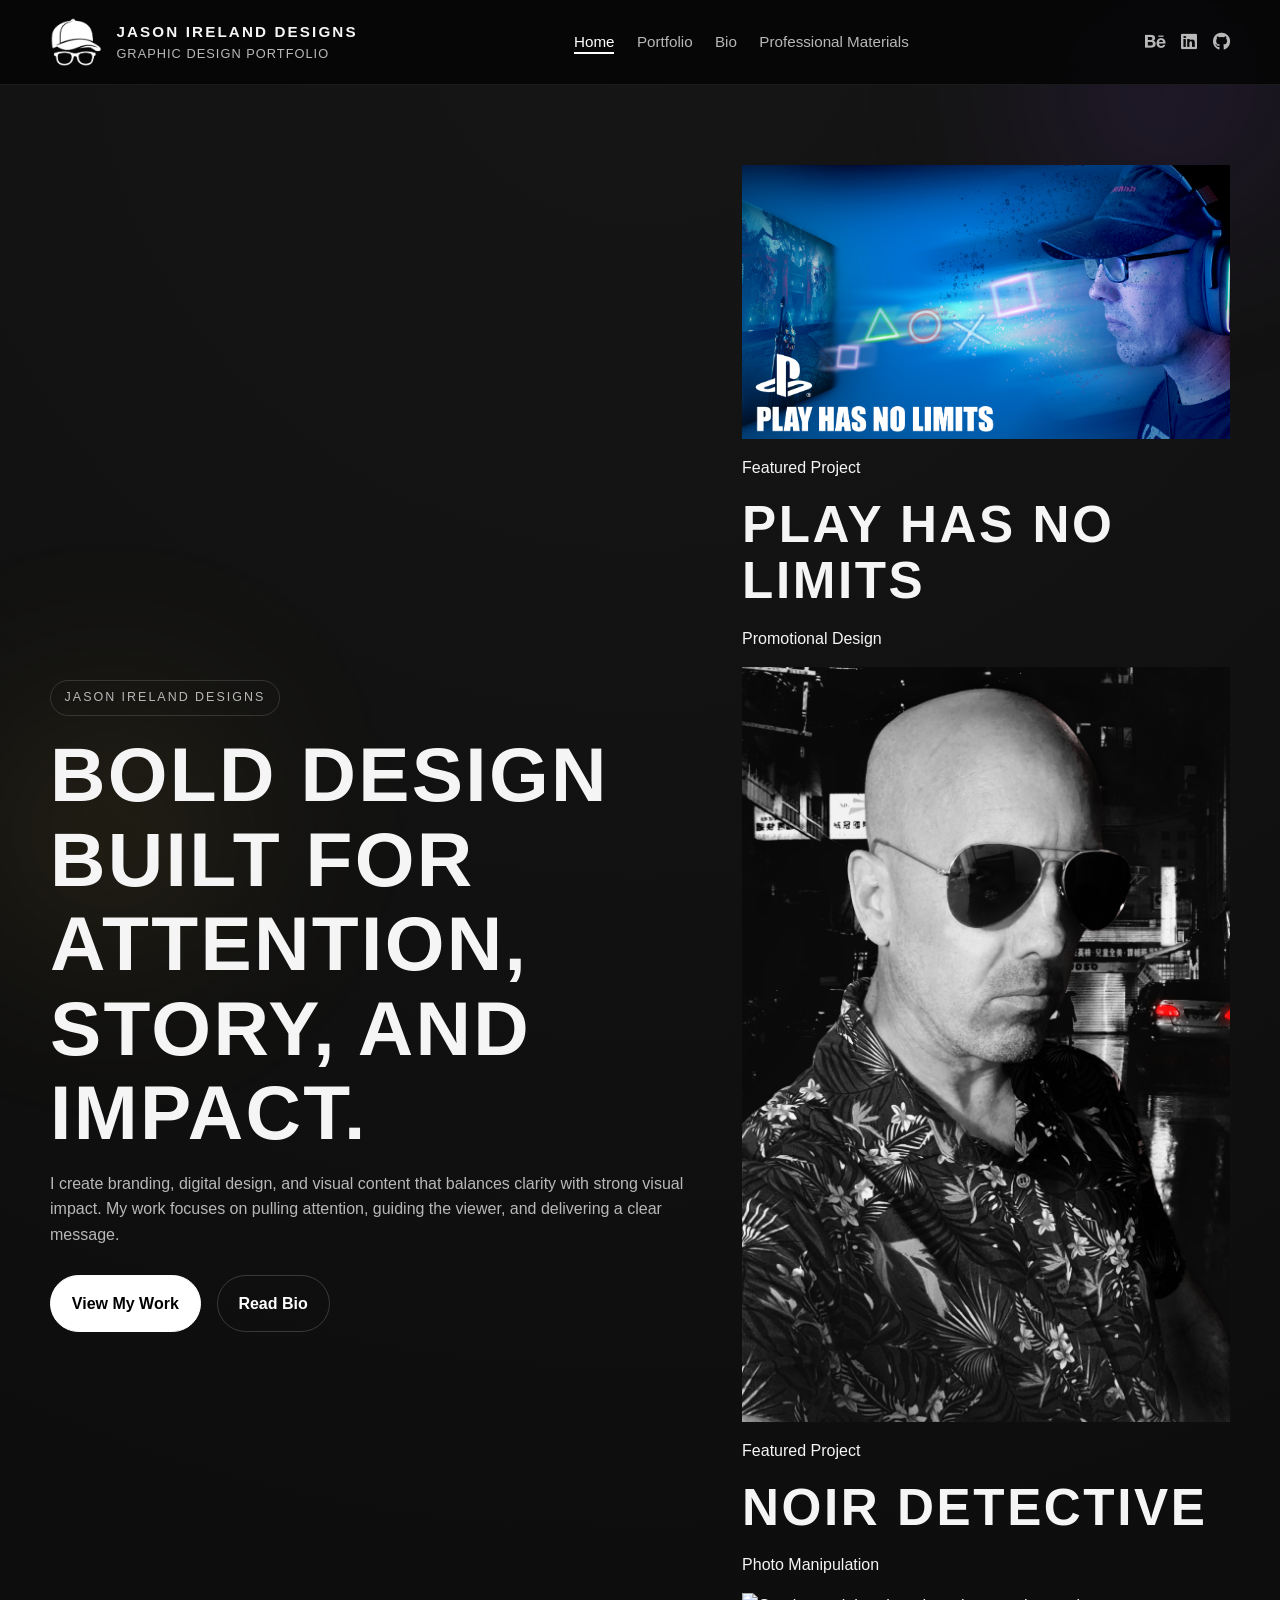
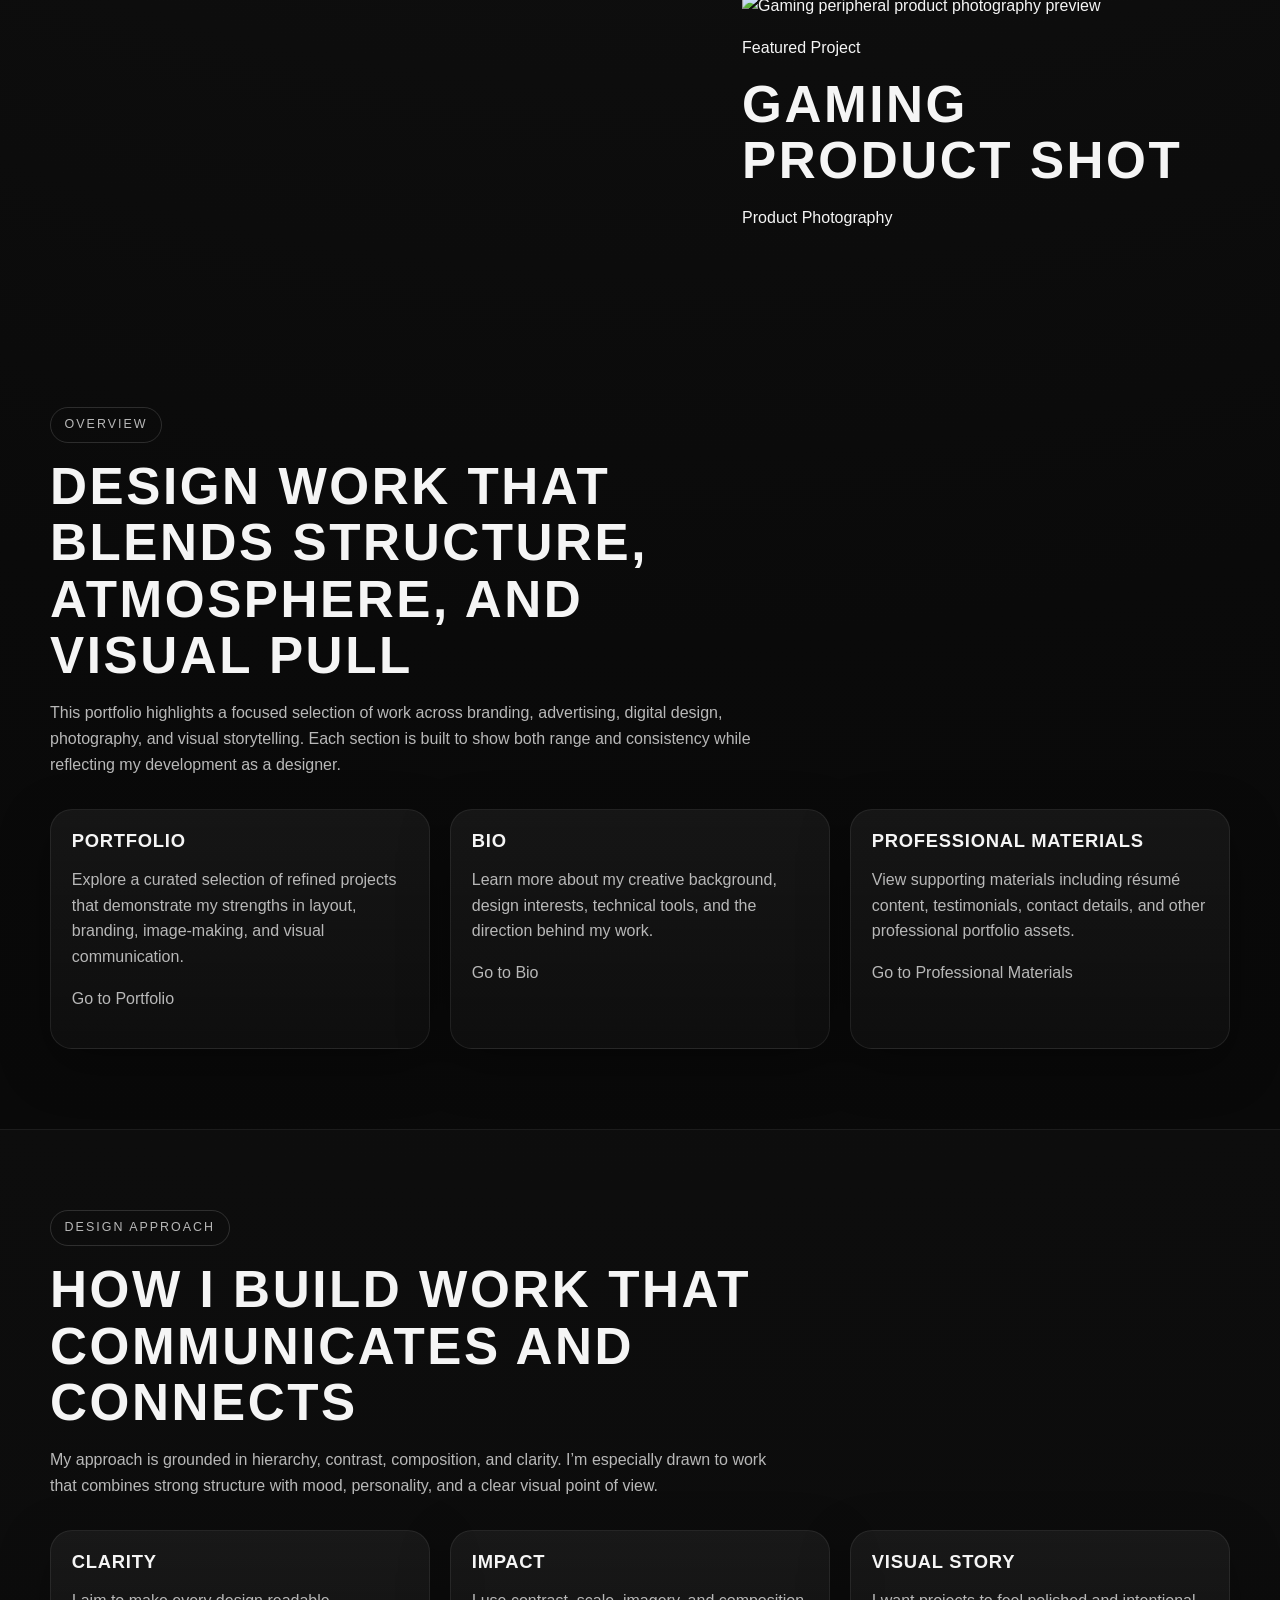
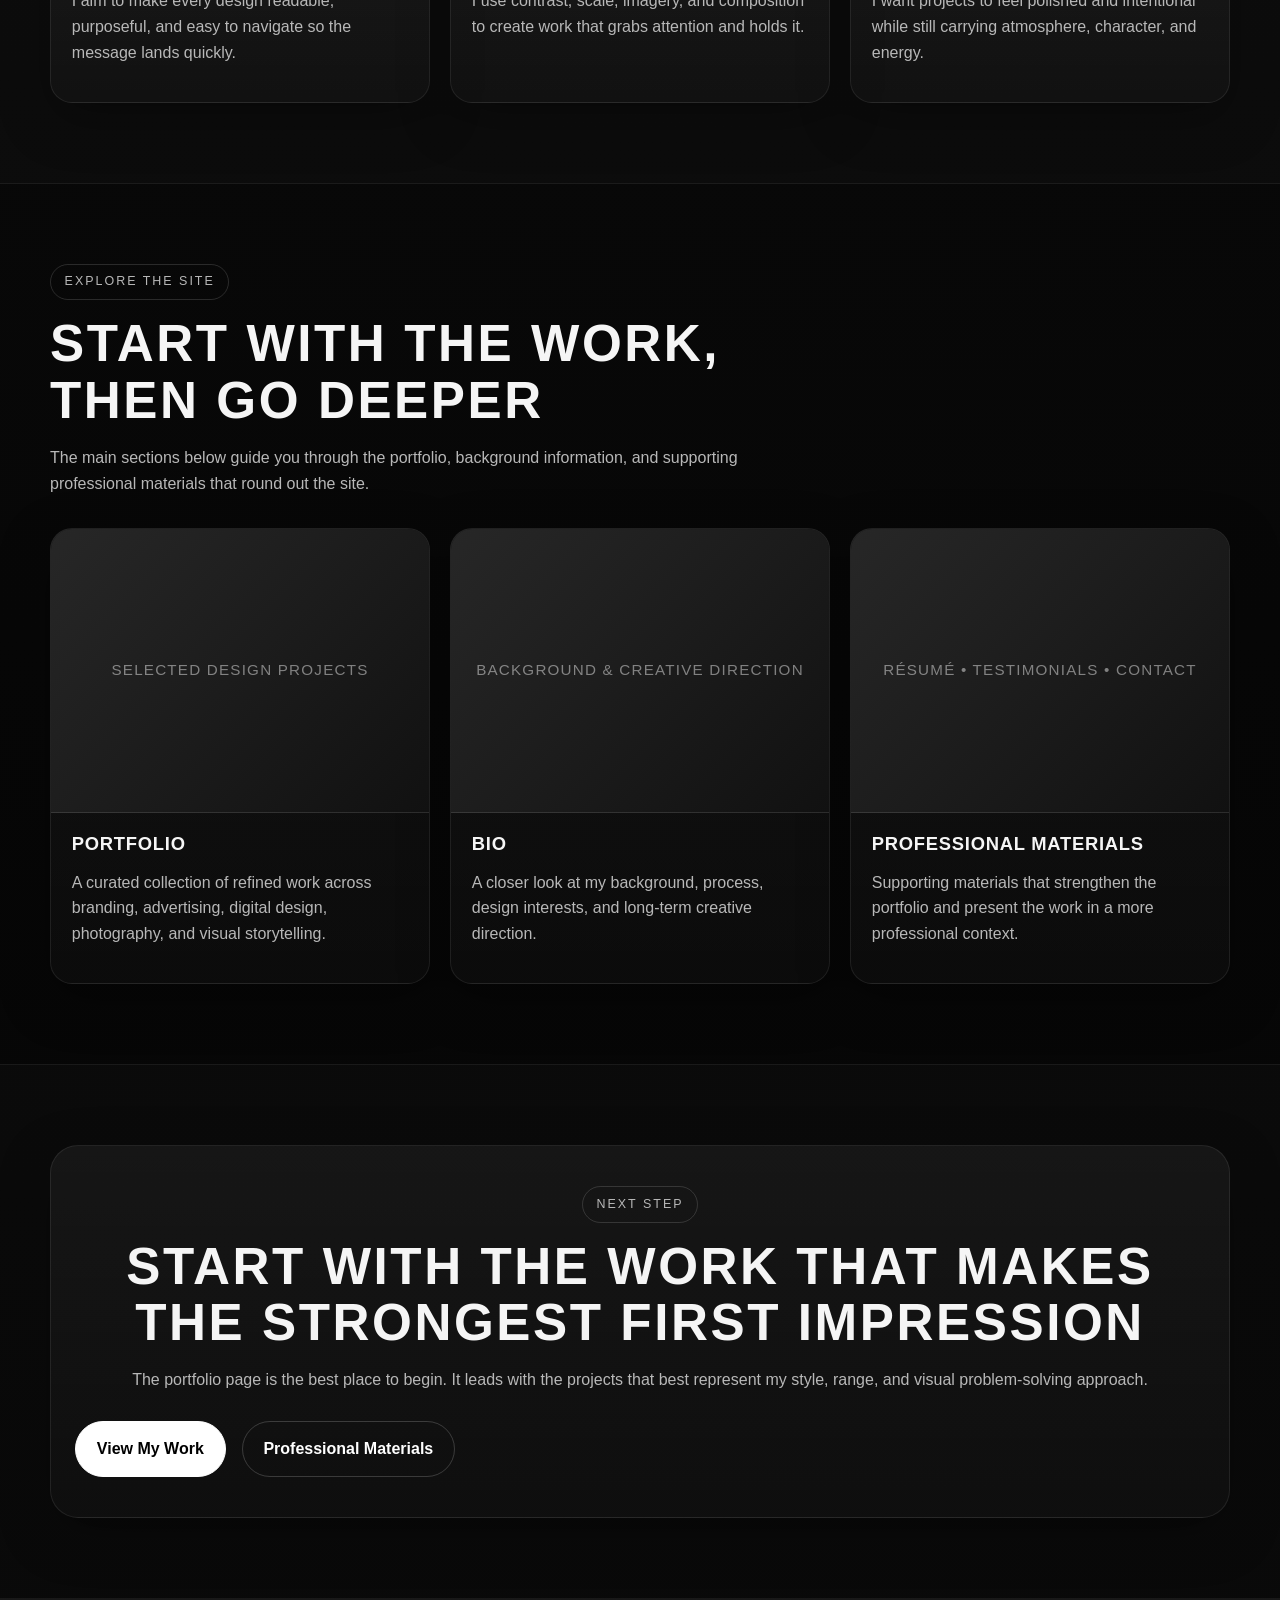
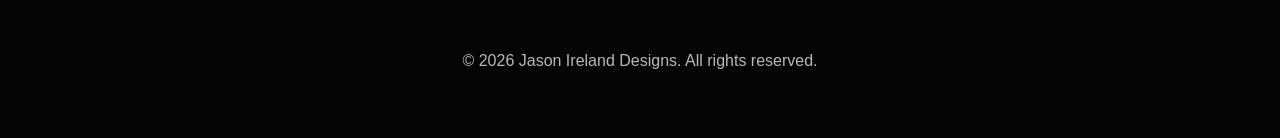
==== commit 300e1474: "Update index.html" ====
--- a/index.html
+++ b/index.html
@@ -7,7 +7,7 @@
   <title>Home | Jason Ireland Designs</title>
   <meta
     name="description"
-    content="Jason Ireland Designs graphic design portfolio featuring branding, visual design, digital work, and professional portfolio materials."
+    content="Jason Ireland Designs creates bold branding, digital design, advertising, photography, and visual storytelling work built for attention, clarity, and impact."
   >
 
   <!-- ===== FONTS / ICONS / STYLES ===== -->
@@ -99,24 +99,57 @@
         <!-- ===== HERO COPY ===== -->
         <div class="hero-copy">
           <p class="eyebrow">Jason Ireland Designs</p>
-          <h1>Graphic design work built on clarity, creativity, and visual impact.</h1>
+          <h1>Bold Design Built for Attention, Story, and Impact.</h1>
           <p class="hero-text">
-            Welcome to my portfolio website. This space presents a refined selection of
-            graphic design work that reflects my development as a designer across branding,
-            digital design, image-making, and visual communication. My goal is to create
-            work that is visually strong, thoughtfully constructed, and professionally presented.
+            I create branding, digital design, and visual content that balances clarity with strong visual impact.
+            My work focuses on pulling attention, guiding the viewer, and delivering a clear message.
           </p>
 
           <div class="hero-actions">
-            <a class="btn btn-primary" href="portfolio.html">View Portfolio</a>
+            <a class="btn btn-primary" href="portfolio.html">View My Work</a>
             <a class="btn btn-secondary" href="bio.html">Read Bio</a>
           </div>
         </div>
 
         <!-- ===== HERO VISUAL ===== -->
         <div class="hero-panel">
-          <div class="hero-logo-card">
-            <img src="img/logo-white.png" alt="Jason Ireland Designs logo">
+          <div class="hero-featured-work" aria-label="Featured projects preview">
+            <div class="featured-work-grid">
+
+              <a class="featured-work-card" href="portfolio.html#portfolio-grid">
+                <div class="featured-work-image">
+                  <img src="img/playstation-ad-new.png" alt="Play Has No Limits promotional design preview">
+                </div>
+                <div class="featured-work-meta">
+                  <p class="featured-work-label">Featured Project</p>
+                  <h2>Play Has No Limits</h2>
+                  <p>Promotional Design</p>
+                </div>
+              </a>
+
+              <a class="featured-work-card" href="portfolio.html#portfolio-grid">
+                <div class="featured-work-image">
+                  <img src="img/noir-cop.png" alt="Noir Detective cinematic composite preview">
+                </div>
+                <div class="featured-work-meta">
+                  <p class="featured-work-label">Featured Project</p>
+                  <h2>Noir Detective</h2>
+                  <p>Photo Manipulation</p>
+                </div>
+              </a>
+
+              <a class="featured-work-card" href="portfolio.html#portfolio-grid">
+                <div class="featured-work-image">
+                  <img src="img/product-photo-gaming-keyboard.png" alt="Gaming peripheral product photography preview">
+                </div>
+                <div class="featured-work-meta">
+                  <p class="featured-work-label">Featured Project</p>
+                  <h2>Gaming Product Shot</h2>
+                  <p>Product Photography</p>
+                </div>
+              </a>
+
+            </div>
           </div>
         </div>
       </div>
@@ -126,12 +159,12 @@
     <section class="section">
       <div class="container">
         <div class="section-heading">
-          <p class="eyebrow">Portfolio Overview</p>
-          <h2>A focused presentation of my strongest work</h2>
+          <p class="eyebrow">Overview</p>
+          <h2>Design work that blends structure, atmosphere, and visual pull</h2>
           <p>
-            This portfolio website has been organized to highlight a selection of refined
-            design projects, provide context about my background and creative direction,
-            and present the professional materials that support my growth as a designer.
+            This portfolio highlights a focused selection of work across branding, advertising,
+            digital design, photography, and visual storytelling. Each section is built to show
+            both range and consistency while reflecting my development as a designer.
           </p>
         </div>
 
@@ -139,17 +172,17 @@
           <div class="card info-card">
             <h3>Portfolio</h3>
             <p>
-              View 10 refined graphic design works that demonstrate my skills in visual
-              communication, composition, branding, and digital design.
+              Explore a curated selection of refined projects that demonstrate my strengths in
+              layout, branding, image-making, and visual communication.
             </p>
             <p><a href="portfolio.html">Go to Portfolio</a></p>
           </div>
 
           <div class="card info-card">
-            <h3>Designer Bio</h3>
-            <p>
-              Learn more about my background, design interests, creative strengths,
-              and the tools I use to build and present my work.
+            <h3>Bio</h3>
+            <p>
+              Learn more about my creative background, design interests, technical tools,
+              and the direction behind my work.
             </p>
             <p><a href="bio.html">Go to Bio</a></p>
           </div>
@@ -157,8 +190,8 @@
           <div class="card info-card">
             <h3>Professional Materials</h3>
             <p>
-              Explore supporting materials including testimonials, branding applications,
-              contact information, and other professional portfolio assets.
+              View supporting materials including résumé content, testimonials, contact details,
+              and other professional portfolio assets.
             </p>
             <p><a href="professional-materials.html">Go to Professional Materials</a></p>
           </div>
@@ -171,12 +204,11 @@
       <div class="container">
         <div class="section-heading">
           <p class="eyebrow">Design Approach</p>
-          <h2>How I approach visual problem-solving</h2>
+          <h2>How I build work that communicates and connects</h2>
           <p>
-            My work is grounded in core design principles such as hierarchy, contrast,
-            balance, readability, and intentional composition. I am drawn to projects
-            that combine structure with creativity and allow visual style to support
-            a clear message.
+            My approach is grounded in hierarchy, contrast, composition, and clarity.
+            I’m especially drawn to work that combines strong structure with mood, personality,
+            and a clear visual point of view.
           </p>
         </div>
 
@@ -184,24 +216,21 @@
           <div class="card info-card">
             <h3>Clarity</h3>
             <p>
-              I aim to create work that communicates clearly and feels organized,
-              readable, and purposeful.
-            </p>
-          </div>
-
-          <div class="card info-card">
-            <h3>Consistency</h3>
-            <p>
-              I pay close attention to visual systems, alignment, typography, and the
-              overall cohesion of a design across print and digital applications.
-            </p>
-          </div>
-
-          <div class="card info-card">
-            <h3>Creative Identity</h3>
-            <p>
-              I want my work to feel polished and professional while still reflecting
-              originality, atmosphere, and personality.
+              I aim to make every design readable, purposeful, and easy to navigate so the message lands quickly.
+            </p>
+          </div>
+
+          <div class="card info-card">
+            <h3>Impact</h3>
+            <p>
+              I use contrast, scale, imagery, and composition to create work that grabs attention and holds it.
+            </p>
+          </div>
+
+          <div class="card info-card">
+            <h3>Visual Story</h3>
+            <p>
+              I want projects to feel polished and intentional while still carrying atmosphere, character, and energy.
             </p>
           </div>
         </div>
@@ -213,22 +242,22 @@
       <div class="container">
         <div class="section-heading">
           <p class="eyebrow">Explore the Site</p>
-          <h2>Navigate through the portfolio</h2>
+          <h2>Start with the work, then go deeper</h2>
           <p>
-            Use the sections below to move through the main areas of the website and
-            view the work, writing, and professional materials included in this portfolio.
+            The main sections below guide you through the portfolio, background information,
+            and supporting professional materials that round out the site.
           </p>
         </div>
 
         <div class="work-grid">
           <a href="portfolio.html" class="card-link" aria-label="View portfolio page">
             <article class="card">
-              <div class="card-image placeholder">10 Refined Works</div>
+              <div class="card-image placeholder">Selected Design Projects</div>
               <div class="card-body">
                 <h3>Portfolio</h3>
                 <p>
-                  A curated portfolio page presenting my strongest design projects with
-                  titles and contextual descriptions.
+                  A curated collection of refined work across branding, advertising, digital design,
+                  photography, and visual storytelling.
                 </p>
               </div>
             </article>
@@ -236,12 +265,11 @@
 
           <a href="bio.html" class="card-link" aria-label="View bio page">
             <article class="card">
-              <div class="card-image placeholder">About the Designer</div>
+              <div class="card-image placeholder">Background &amp; Creative Direction</div>
               <div class="card-body">
                 <h3>Bio</h3>
                 <p>
-                  A closer look at my creative background, process, design interests,
-                  and career direction.
+                  A closer look at my background, process, design interests, and long-term creative direction.
                 </p>
               </div>
             </article>
@@ -253,8 +281,7 @@
               <div class="card-body">
                 <h3>Professional Materials</h3>
                 <p>
-                  Supporting materials that strengthen the portfolio, including contact
-                  information and professional presentation pieces.
+                  Supporting materials that strengthen the portfolio and present the work in a more professional context.
                 </p>
               </div>
             </article>
@@ -268,14 +295,14 @@
       <div class="container">
         <div class="contact-panel">
           <p class="eyebrow">Next Step</p>
-          <h2>Start with the portfolio</h2>
+          <h2>Start with the work that makes the strongest first impression</h2>
           <p>
-            The portfolio page contains the central body of work for this site and is
-            the best place to begin exploring my refined design projects.
+            The portfolio page is the best place to begin. It leads with the projects that best represent
+            my style, range, and visual problem-solving approach.
           </p>
 
           <div class="contact-actions">
-            <a class="btn btn-primary" href="portfolio.html">View Portfolio</a>
+            <a class="btn btn-primary" href="portfolio.html">View My Work</a>
             <a class="btn btn-secondary" href="professional-materials.html">Professional Materials</a>
           </div>
         </div>
--- a/css/style.css
+++ b/css/style.css
@@ -1,3 +1,6 @@
+/* =========================================================
+   01. ROOT / VARIABLES
+========================================================= */
 :root {
   --bg: #050505;
   --bg-soft: #101010;
@@ -10,8 +13,12 @@
   --shadow: 0 16px 50px rgba(0, 0, 0, 0.35);
   --radius: 22px;
   --max-width: 1180px;
-}
-
+  --grid-gap: 1.25rem;
+}
+
+/* =========================================================
+   02. RESET / BASE
+========================================================= */
 *,
 *::before,
 *::after {
@@ -31,8 +38,19 @@
   position: relative;
 }
 
-/* Static background color splashes */
-
+img {
+  display: block;
+  max-width: 100%;
+}
+
+a {
+  color: inherit;
+  text-decoration: none;
+}
+
+/* =========================================================
+   03. BACKGROUND EFFECTS
+========================================================= */
 body::before,
 body::after {
   content: "";
@@ -69,16 +87,9 @@
   filter: blur(90px);
 }
 
-img {
-  display: block;
-  max-width: 100%;
-}
-
-a {
-  color: inherit;
-  text-decoration: none;
-}
-
+/* =========================================================
+   04. ACCESSIBILITY
+========================================================= */
 .skip-link {
   position: absolute;
   left: -9999px;
@@ -95,6 +106,9 @@
   border-radius: 8px;
 }
 
+/* =========================================================
+   05. LAYOUT / GLOBAL CONTAINERS
+========================================================= */
 .container {
   width: min(100% - 2rem, var(--max-width));
   margin: 0 auto;
@@ -110,8 +124,9 @@
   border-bottom: 1px solid rgba(255, 255, 255, 0.06);
 }
 
-/* Header */
-
+/* =========================================================
+   06. SITE HEADER
+========================================================= */
 .site-header {
   position: sticky;
   top: 0;
@@ -131,24 +146,6 @@
   height: 42px;
 }
 
-.social-icons {
-  display: flex;
-  gap: 16px;
-  align-items: center;
-  margin-left: 20px;
-}
-
-.social-icons i {
-  font-size: 18px;
-  color: var(--muted);
-  transition: color .2s ease, transform .2s ease;
-}
-
-.social-icons i:hover {
-  color: var(--white);
-  transform: translateY(-2px);
-}
-
 .nav-wrap {
   display: flex;
   align-items: center;
@@ -157,6 +154,9 @@
   gap: 1rem;
 }
 
+/* =========================================================
+   07. BRANDING
+========================================================= */
 .brand {
   display: flex;
   align-items: center;
@@ -200,6 +200,9 @@
   color: var(--muted);
 }
 
+/* =========================================================
+   08. MAIN NAVIGATION
+========================================================= */
 .site-nav ul {
   list-style: none;
   display: flex;
@@ -228,15 +231,20 @@
 }
 
 .site-nav a:hover,
-.site-nav a:focus-visible {
+.site-nav a:focus-visible,
+.site-nav a[aria-current="page"] {
   color: var(--white);
 }
 
 .site-nav a:hover::after,
-.site-nav a:focus-visible::after {
+.site-nav a:focus-visible::after,
+.site-nav a[aria-current="page"]::after {
   width: 100%;
 }
 
+/* =========================================================
+   09. MOBILE NAV TOGGLE
+========================================================= */
 .nav-toggle {
   display: none;
   background: transparent;
@@ -254,8 +262,37 @@
   margin: 5px 0;
 }
 
-/* Hero */
-
+/* =========================================================
+   10. SOCIAL LINKS
+========================================================= */
+.social-icons {
+  display: flex;
+  gap: 16px;
+  align-items: center;
+  margin-left: 20px;
+}
+
+.social-icons a {
+  display: inline-flex;
+  align-items: center;
+  justify-content: center;
+  color: var(--muted);
+  transition: color 0.2s ease, transform 0.2s ease;
+}
+
+.social-icons a:hover,
+.social-icons a:focus-visible {
+  color: var(--white);
+  transform: translateY(-2px);
+}
+
+.social-icons i {
+  font-size: 18px;
+}
+
+/* =========================================================
+   11. HERO
+========================================================= */
 .hero {
   min-height: calc(100vh - 84px);
   display: flex;
@@ -273,6 +310,29 @@
   z-index: 1;
 }
 
+.hero-panel {
+  display: flex;
+  justify-content: center;
+}
+
+.hero-logo-card {
+  width: min(100%, 430px);
+  background: rgba(255, 255, 255, 0.03);
+  border: 1px solid rgba(255, 255, 255, 0.08);
+  border-radius: 32px;
+  padding: 2rem;
+  box-shadow: var(--shadow);
+}
+
+.hero-logo-card img {
+  background: transparent;
+  border-radius: 0;
+  padding: 0;
+}
+
+/* =========================================================
+   12. TYPOGRAPHY
+========================================================= */
 .eyebrow {
   display: inline-block;
   margin: 0 0 1rem;
@@ -321,6 +381,9 @@
   color: var(--muted);
 }
 
+/* =========================================================
+   13. BUTTONS / ACTIONS
+========================================================= */
 .hero-actions,
 .contact-actions {
   display: flex;
@@ -363,58 +426,71 @@
   background: rgba(255, 255, 255, 0.08);
 }
 
-.hero-panel {
-  display: flex;
-  justify-content: center;
-}
-
-.hero-logo-card {
-  width: min(100%, 430px);
-  background: rgba(255, 255, 255, 0.03);
-  border: 1px solid rgba(255, 255, 255, 0.08);
-  border-radius: 32px;
-  padding: 2rem;
-  box-shadow: var(--shadow);
-}
-
-.hero-logo-card img {
-  background: transparent;
-  border-radius: 0;
-  padding: 0;
-}
-
-/* Content Sections */
-
+/* =========================================================
+   14. SECTION HEADINGS
+========================================================= */
 .section-heading {
   max-width: 720px;
   margin-bottom: 2rem;
 }
 
+/* =========================================================
+   15. STANDARD GRID LAYOUTS
+========================================================= */
 .work-grid,
 .about-grid {
   display: grid;
-  gap: 1.25rem;
+  gap: var(--grid-gap);
 }
 
 .work-grid {
   grid-template-columns: repeat(3, minmax(0, 1fr));
+  align-items: start;
 }
 
 .about-grid {
   grid-template-columns: repeat(3, minmax(0, 1fr));
 }
 
+/* =========================================================
+   16. CARD STYLES
+========================================================= */
 .card {
-  background: linear-gradient(180deg, rgba(255, 255, 255, 0.05), rgba(255, 255, 255, 0.025));
+  background: linear-gradient(
+    180deg,
+    rgba(255, 255, 255, 0.05),
+    rgba(255, 255, 255, 0.025)
+  );
   border: 1px solid rgba(255, 255, 255, 0.08);
   border-radius: var(--radius);
   overflow: hidden;
   box-shadow: var(--shadow);
+  transition: transform 0.25s ease, box-shadow 0.25s ease;
+  cursor: pointer;
+}
+
+.card:hover,
+.card-link:focus-visible .card {
+  transform: translateY(-6px);
 }
 
 .card-image {
   aspect-ratio: 4 / 3;
   border-bottom: 1px solid rgba(255, 255, 255, 0.08);
+  overflow: hidden;
+  position: relative;
+}
+
+.card-image img {
+  width: 100%;
+  height: 100%;
+  object-fit: cover;
+  transition: transform 0.3s ease;
+}
+
+.card-body,
+.info-card {
+  padding: 1.3rem;
 }
 
 .placeholder {
@@ -429,42 +505,135 @@
   padding: 1rem;
 }
 
-.card-body,
-.info-card {
-  padding: 1.3rem;
-}
-
+.card-link {
+  display: block;
+  text-decoration: none;
+  color: inherit;
+}
+
+.card-link:focus-visible {
+  outline: 2px solid #fff;
+  outline-offset: 6px;
+  border-radius: 18px;
+}
+
+/* =========================================================
+   17. CLICKABLE PORTFOLIO IMAGES
+========================================================= */
+.image-button {
+  display: block;
+  width: 100%;
+  padding: 0;
+  border: 0;
+  background: transparent;
+  cursor: pointer;
+  text-align: inherit;
+}
+
+.image-button .card-image::after {
+  content: "View Full Image";
+  position: absolute;
+  inset: auto 0 0 0;
+  padding: 0.85rem 1rem;
+  background: linear-gradient(to top, rgba(0, 0, 0, 0.78), rgba(0, 0, 0, 0));
+  color: var(--white);
+  font-size: 0.78rem;
+  letter-spacing: 0.08em;
+  text-transform: uppercase;
+  opacity: 0;
+  transition: opacity 0.2s ease;
+}
+
+.image-button:hover .card-image::after,
+.image-button:focus-visible .card-image::after {
+  opacity: 1;
+}
+
+.image-button:hover .card-image img,
+.image-button:focus-visible .card-image img {
+  transform: scale(1.04);
+}
+
+.image-button:focus-visible {
+  outline: 2px solid var(--white);
+  outline-offset: 4px;
+  border-radius: 12px;
+}
+
+/* =========================================================
+   18. CONTACT PANEL
+========================================================= */
 .contact-panel {
   text-align: center;
-  background: linear-gradient(180deg, rgba(255, 255, 255, 0.05), rgba(255, 255, 255, 0.025));
+  background: linear-gradient(
+    180deg,
+    rgba(255, 255, 255, 0.05),
+    rgba(255, 255, 255, 0.025)
+  );
   border: 1px solid rgba(255, 255, 255, 0.08);
   border-radius: 28px;
   box-shadow: var(--shadow);
   padding: 2.5rem 1.5rem;
 }
 
-.card-link {
+/* =========================================================
+   19. LIGHTBOX
+========================================================= */
+.lightbox {
+  position: fixed;
+  inset: 0;
+  z-index: 1000;
+  display: none;
+  align-items: center;
+  justify-content: center;
+  padding: 2rem;
+  background: rgba(0, 0, 0, 0.88);
+}
+
+.lightbox.open {
+  display: flex;
+}
+
+.lightbox-content {
+  max-width: min(92vw, 1200px);
+  max-height: 88vh;
+}
+
+.lightbox-content img {
   display: block;
-  text-decoration: none;
-  color: inherit;
-}
-
-.card-link:focus-visible {
-  outline: 2px solid #fff;
-  outline-offset: 6px;
-  border-radius: 18px;
-}
-
-.card {
-  transition: transform 0.25s ease, box-shadow 0.25s ease;
+  max-width: 100%;
+  max-height: 88vh;
+  width: auto;
+  height: auto;
+  border-radius: 16px;
+  box-shadow: 0 16px 60px rgba(0, 0, 0, 0.45);
+  object-fit: contain;
+}
+
+.lightbox-close {
+  position: absolute;
+  top: 1rem;
+  right: 1rem;
+  width: 48px;
+  height: 48px;
+  border: 1px solid rgba(255, 255, 255, 0.2);
+  border-radius: 999px;
+  background: rgba(255, 255, 255, 0.08);
+  color: var(--white);
+  font-size: 1.8rem;
+  line-height: 1;
   cursor: pointer;
-}
-
-.card:hover,
-.card-link:focus-visible .card {
-  transform: translateY(-6px);
-}
-
+  transition: background 0.2s ease;
+}
+
+.lightbox-close:hover,
+.lightbox-close:focus-visible {
+  background: rgba(255, 255, 255, 0.16);
+}
+
+/* =========================================================
+   20. FOOTER
+========================================================= */
 .site-footer {
   padding: 2rem 0 3rem;
   border-top: 1px solid rgba(255, 255, 255, 0.08);
@@ -472,8 +641,9 @@
   text-align: center;
 }
 
-/* Responsive */
-
+/* =========================================================
+   21. RESPONSIVE: TABLET
+========================================================= */
 @media (max-width: 980px) {
   .hero-grid {
     grid-template-columns: 1fr;
@@ -492,6 +662,9 @@
   }
 }
 
+/* =========================================================
+   22. RESPONSIVE: MOBILE NAV / SMALLER SCREENS
+========================================================= */
 @media (max-width: 760px) {
   .nav-toggle {
     display: block;
@@ -537,8 +710,15 @@
   .brand-tag {
     font-size: 0.72rem;
   }
-}
-
+
+  .social-icons {
+    margin-left: 0;
+  }
+}
+
+/* =========================================================
+   23. RESPONSIVE: SMALL PHONES
+========================================================= */
 @media (max-width: 540px) {
   .section {
     padding: 4rem 0;
@@ -560,6 +740,10 @@
 
   .btn {
     width: 100%;
+  }
+
+  .lightbox {
+    padding: 1rem;
   }
 
   body::before {
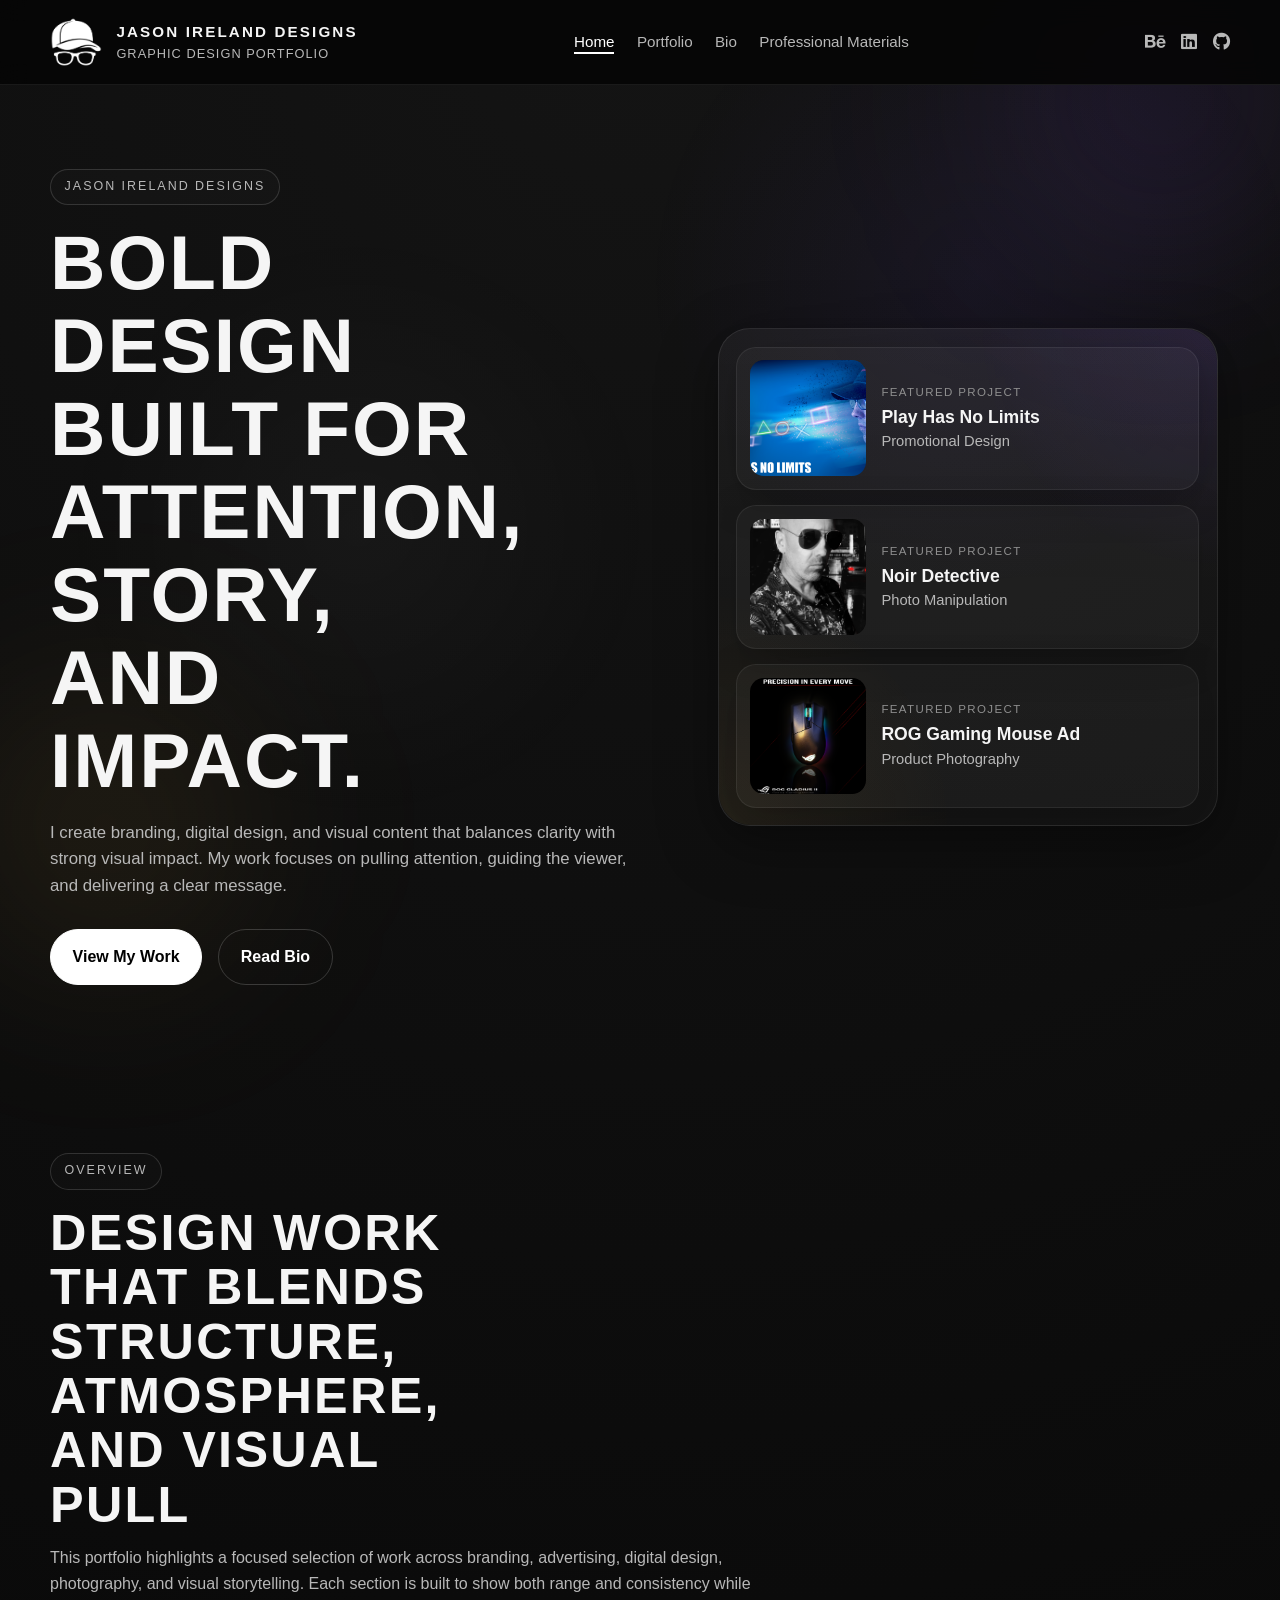
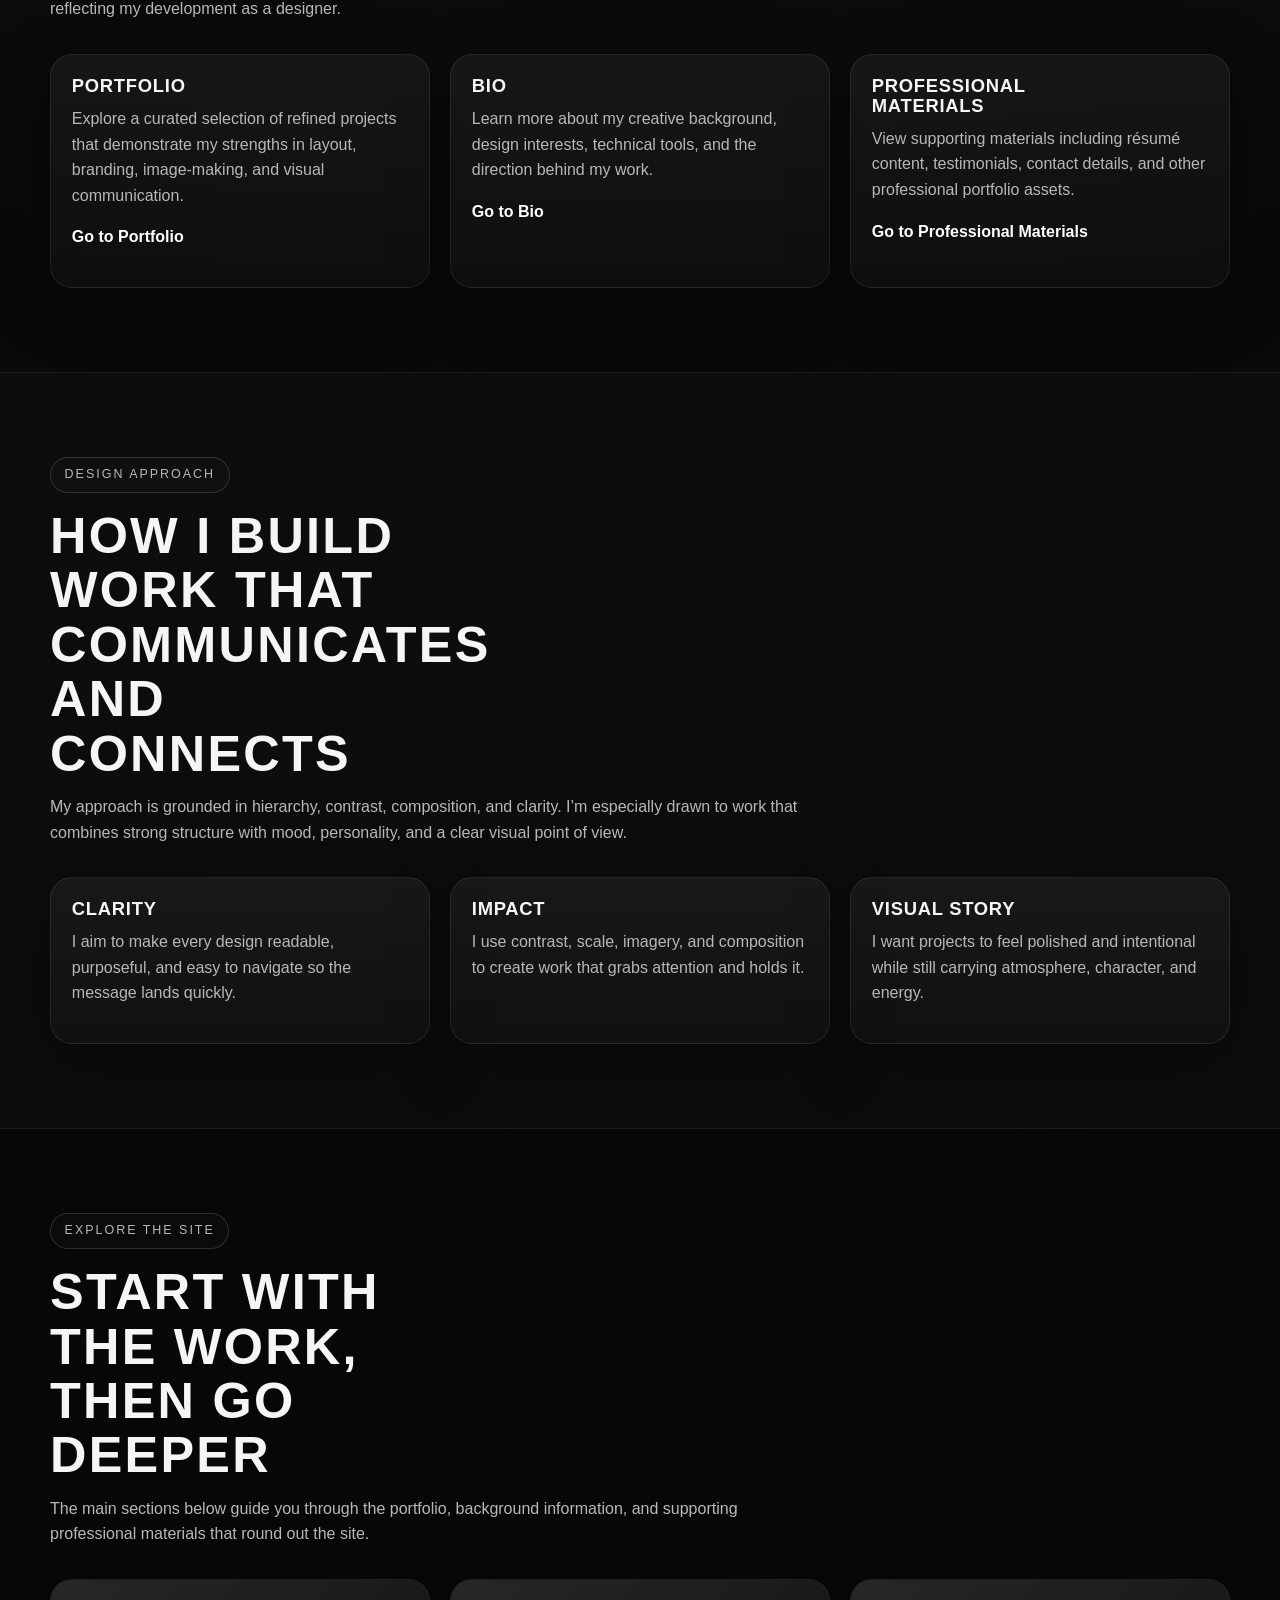
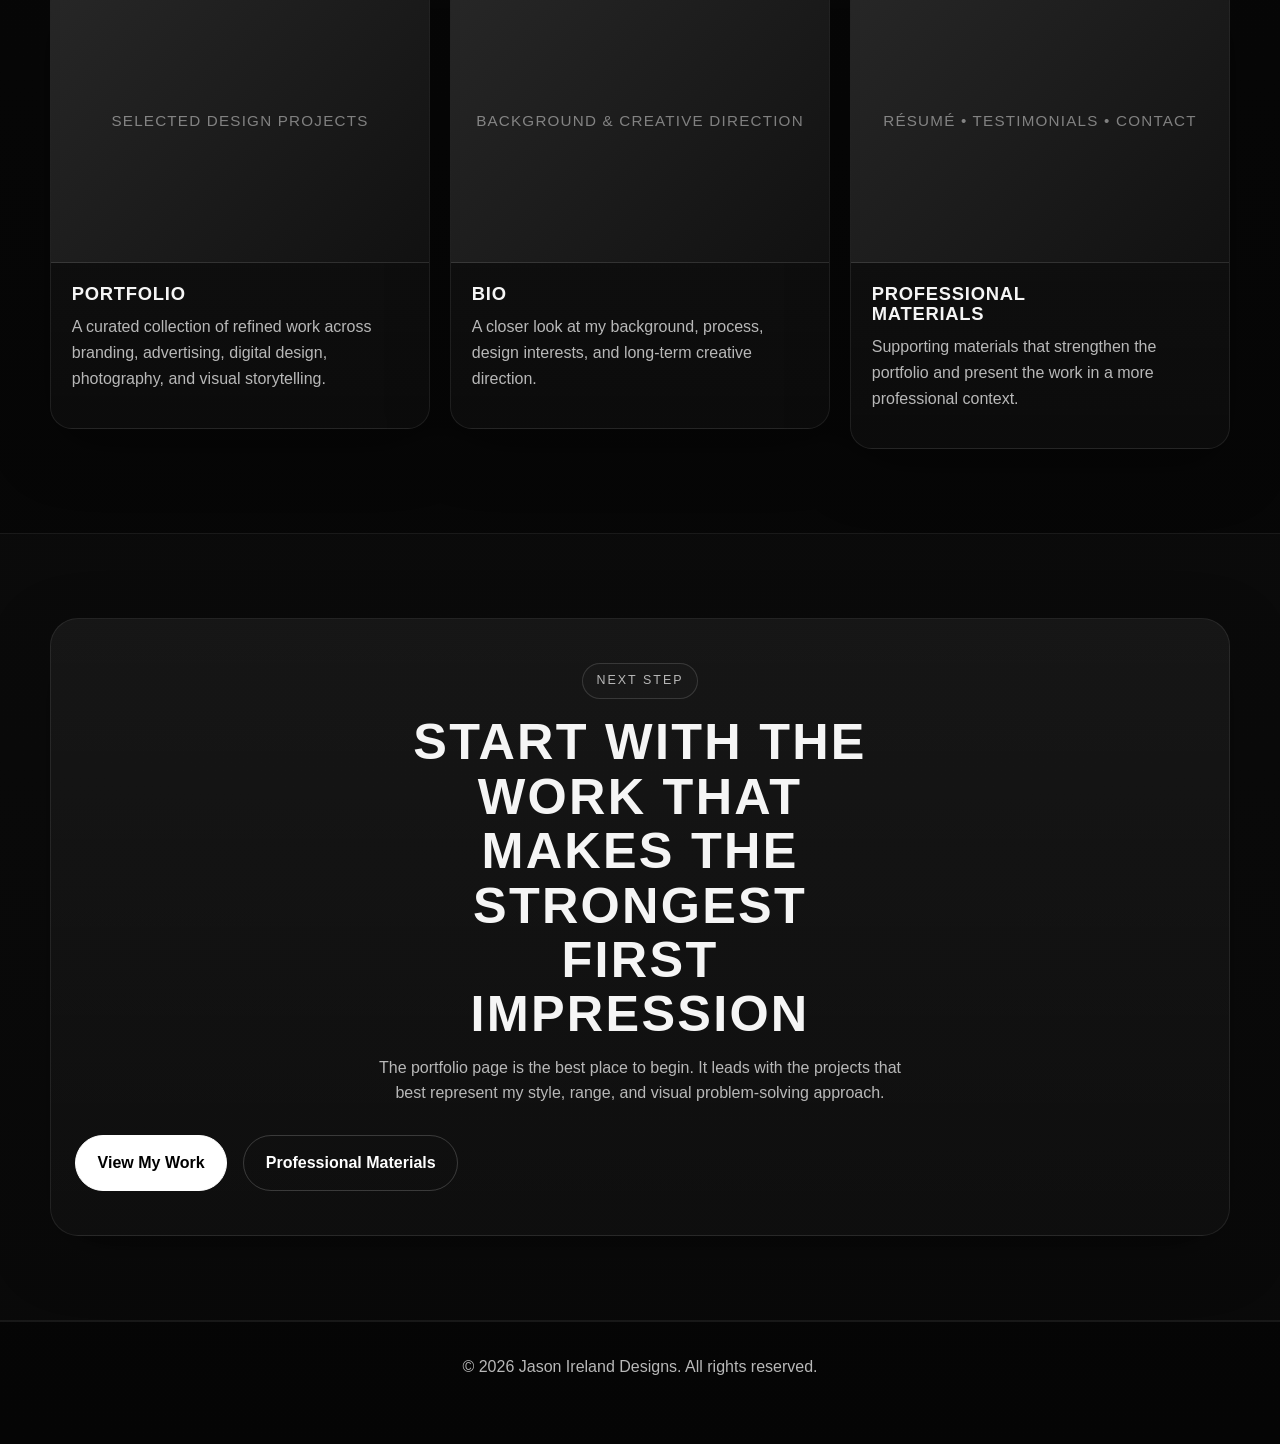
==== commit 35748a6f: "Update index.html" ====
--- a/index.html
+++ b/index.html
@@ -140,11 +140,11 @@
 
               <a class="featured-work-card" href="portfolio.html#portfolio-grid">
                 <div class="featured-work-image">
-                  <img src="img/product-photo-gaming-keyboard.png" alt="Gaming peripheral product photography preview">
+                  <img src="img/rog-mouse.png" alt="ROG gaming mouse product advertisement preview">
                 </div>
                 <div class="featured-work-meta">
                   <p class="featured-work-label">Featured Project</p>
-                  <h2>Gaming Product Shot</h2>
+                  <h2>ROG Gaming Mouse Ad</h2>
                   <p>Product Photography</p>
                 </div>
               </a>
--- a/css/style.css
+++ b/css/style.css
@@ -3,17 +3,24 @@
 ========================================================= */
 :root {
   --bg: #050505;
-  --bg-soft: #101010;
-  --panel: #141414;
-  --panel-2: #1b1b1b;
-  --line: #2b2b2b;
+  --bg-soft: #0d0d0d;
+  --panel: rgba(255, 255, 255, 0.045);
+  --panel-strong: rgba(255, 255, 255, 0.07);
+  --panel-hover: rgba(255, 255, 255, 0.09);
+  --line: rgba(255, 255, 255, 0.08);
+  --line-strong: rgba(255, 255, 255, 0.14);
   --text: #f5f5f5;
   --muted: #b8b8b8;
+  --muted-soft: #8f8f8f;
   --white: #ffffff;
-  --shadow: 0 16px 50px rgba(0, 0, 0, 0.35);
+  --shadow: 0 18px 60px rgba(0, 0, 0, 0.34);
+  --shadow-soft: 0 12px 40px rgba(0, 0, 0, 0.22);
   --radius: 22px;
+  --radius-sm: 16px;
+  --radius-lg: 30px;
   --max-width: 1180px;
   --grid-gap: 1.25rem;
+  --transition: 0.25s ease;
 }
 
 /* =========================================================
@@ -32,10 +39,12 @@
 body {
   margin: 0;
   font-family: Arial, Helvetica, sans-serif;
-  background: radial-gradient(circle at top, #161616 0%, #0a0a0a 45%, #050505 100%);
+  background:
+    radial-gradient(circle at top, #141414 0%, #090909 42%, #050505 100%);
   color: var(--text);
   line-height: 1.6;
   position: relative;
+  min-width: 320px;
 }
 
 img {
@@ -46,6 +55,17 @@
 a {
   color: inherit;
   text-decoration: none;
+}
+
+button,
+input,
+textarea,
+select {
+  font: inherit;
+}
+
+button {
+  color: inherit;
 }
 
 /* =========================================================
@@ -56,35 +76,35 @@
   content: "";
   position: fixed;
   pointer-events: none;
-  z-index: -1;
+  z-index: -2;
 }
 
 body::before {
-  width: 420px;
-  height: 420px;
+  width: 440px;
+  height: 440px;
   top: -120px;
   right: -100px;
   background: radial-gradient(
     circle,
-    rgba(150, 80, 255, 0.16) 0%,
-    rgba(150, 80, 255, 0.06) 40%,
-    transparent 70%
+    rgba(145, 88, 255, 0.16) 0%,
+    rgba(145, 88, 255, 0.06) 42%,
+    transparent 72%
   );
-  filter: blur(80px);
+  filter: blur(90px);
 }
 
 body::after {
-  width: 380px;
-  height: 380px;
+  width: 390px;
+  height: 390px;
   bottom: -120px;
-  left: -80px;
+  left: -90px;
   background: radial-gradient(
     circle,
-    rgba(255, 210, 60, 0.14) 0%,
-    rgba(255, 210, 60, 0.05) 40%,
-    transparent 70%
+    rgba(255, 195, 70, 0.14) 0%,
+    rgba(255, 195, 70, 0.05) 42%,
+    transparent 72%
   );
-  filter: blur(90px);
+  filter: blur(95px);
 }
 
 /* =========================================================
@@ -115,7 +135,7 @@
 }
 
 .section {
-  padding: 5rem 0;
+  padding: 5.25rem 0;
 }
 
 .section-alt {
@@ -132,9 +152,9 @@
   top: 0;
   z-index: 100;
   background: rgba(5, 5, 5, 0.88);
-  backdrop-filter: blur(10px);
+  backdrop-filter: blur(12px);
   border-bottom: 1px solid rgba(255, 255, 255, 0.08);
-  transition: all 0.25s ease;
+  transition: background var(--transition), padding var(--transition);
 }
 
 .site-header.scrolled {
@@ -162,6 +182,7 @@
   align-items: center;
   gap: 0.9rem;
   min-width: 0;
+  flex-shrink: 0;
 }
 
 .brand-logo {
@@ -174,7 +195,7 @@
 .brand-logo img {
   height: 100%;
   width: auto;
-  transition: transform 0.25s ease;
+  transition: transform var(--transition);
 }
 
 .brand:hover .brand-logo img {
@@ -184,6 +205,7 @@
 .brand-text {
   display: flex;
   flex-direction: column;
+  min-width: 0;
 }
 
 .brand-name {
@@ -227,7 +249,7 @@
   width: 0%;
   height: 2px;
   background: var(--white);
-  transition: width 0.25s ease;
+  transition: width var(--transition);
 }
 
 .site-nav a:hover,
@@ -298,40 +320,174 @@
   display: flex;
   align-items: center;
   position: relative;
-  overflow: hidden;
+  overflow: clip;
+}
+
+.hero::before {
+  content: "";
+  position: absolute;
+  inset: 0;
+  background:
+    radial-gradient(circle at 28% 45%, rgba(255, 255, 255, 0.03), transparent 28%),
+    radial-gradient(circle at 76% 20%, rgba(126, 90, 255, 0.07), transparent 26%);
+  pointer-events: none;
+  z-index: 0;
 }
 
 .hero-grid {
   display: grid;
-  grid-template-columns: 1.15fr 0.85fr;
-  gap: 2rem;
+  grid-template-columns: minmax(0, 1.08fr) minmax(360px, 0.92fr);
+  gap: 2.5rem;
   align-items: center;
   position: relative;
   z-index: 1;
 }
 
+.hero-copy {
+  max-width: 720px;
+}
+
+.hero-copy h1 {
+  max-width: 10ch;
+}
+
+.hero-text {
+  max-width: 62ch;
+  font-size: 1.05rem;
+}
+
 .hero-panel {
   display: flex;
   justify-content: center;
-}
-
-.hero-logo-card {
-  width: min(100%, 430px);
+  align-items: center;
+  position: relative;
+}
+
+/* =========================================================
+   12. HERO FEATURED WORK PANEL
+========================================================= */
+.hero-featured-work {
+  width: 100%;
+  max-width: 500px;
+  padding: 1.1rem;
+  border-radius: 32px;
+  background: linear-gradient(
+    180deg,
+    rgba(255, 255, 255, 0.05),
+    rgba(255, 255, 255, 0.025)
+  );
+  border: 1px solid rgba(255, 255, 255, 0.09);
+  box-shadow: var(--shadow);
+  position: relative;
+  isolation: isolate;
+}
+
+.hero-featured-work::before {
+  content: "";
+  position: absolute;
+  inset: 0;
+  border-radius: inherit;
+  background:
+    radial-gradient(circle at top right, rgba(137, 88, 255, 0.12), transparent 35%),
+    radial-gradient(circle at bottom left, rgba(255, 196, 77, 0.08), transparent 35%);
+  opacity: 0.9;
+  z-index: -1;
+}
+
+.featured-work-grid {
+  display: grid;
+  gap: 0.95rem;
+}
+
+.featured-work-card {
+  display: grid;
+  grid-template-columns: 116px minmax(0, 1fr);
+  gap: 0.95rem;
+  align-items: center;
+  width: 100%;
+  padding: 0.8rem;
+  border: 1px solid rgba(255, 255, 255, 0.07);
+  border-radius: 20px;
   background: rgba(255, 255, 255, 0.03);
-  border: 1px solid rgba(255, 255, 255, 0.08);
-  border-radius: 32px;
-  padding: 2rem;
-  box-shadow: var(--shadow);
-}
-
-.hero-logo-card img {
-  background: transparent;
-  border-radius: 0;
-  padding: 0;
-}
-
-/* =========================================================
-   12. TYPOGRAPHY
+  box-shadow: var(--shadow-soft);
+  transition:
+    transform var(--transition),
+    border-color var(--transition),
+    background var(--transition),
+    box-shadow var(--transition);
+}
+
+a.featured-work-card {
+  text-decoration: none;
+}
+
+button.featured-work-card {
+  appearance: none;
+  border-width: 1px;
+  cursor: pointer;
+  text-align: left;
+  color: inherit;
+}
+
+.featured-work-card:hover,
+.featured-work-card:focus-visible {
+  transform: translateY(-4px);
+  background: rgba(255, 255, 255, 0.05);
+  border-color: rgba(255, 255, 255, 0.14);
+}
+
+.featured-work-card:focus-visible {
+  outline: 2px solid var(--white);
+  outline-offset: 4px;
+}
+
+.featured-work-image {
+  aspect-ratio: 1 / 1;
+  overflow: hidden;
+  border-radius: 14px;
+  background: rgba(255, 255, 255, 0.04);
+}
+
+.featured-work-image img {
+  width: 100%;
+  height: 100%;
+  object-fit: cover;
+  transition: transform 0.35s ease;
+}
+
+.featured-work-card:hover .featured-work-image img,
+.featured-work-card:focus-visible .featured-work-image img {
+  transform: scale(1.06);
+}
+
+.featured-work-meta {
+  min-width: 0;
+}
+
+.featured-work-label {
+  margin: 0 0 0.35rem;
+  font-size: 0.72rem;
+  letter-spacing: 0.12em;
+  text-transform: uppercase;
+  color: var(--muted-soft);
+}
+
+.featured-work-meta h2 {
+  font-size: 1.1rem;
+  line-height: 1.15;
+  margin: 0 0 0.2rem;
+  text-transform: none;
+  letter-spacing: 0;
+}
+
+.featured-work-meta p:last-child {
+  margin: 0;
+  color: var(--muted);
+  font-size: 0.92rem;
+}
+
+/* =========================================================
+   13. TYPOGRAPHY
 ========================================================= */
 .eyebrow {
   display: inline-block;
@@ -343,27 +499,28 @@
   letter-spacing: 0.16em;
   text-transform: uppercase;
   color: var(--muted);
+  background: rgba(255, 255, 255, 0.015);
 }
 
 h1,
 h2,
 h3 {
-  line-height: 1.1;
+  line-height: 1.08;
   margin-top: 0;
 }
 
 h1 {
-  font-size: clamp(2.8rem, 6vw, 5.4rem);
-  margin-bottom: 1rem;
+  font-size: clamp(3rem, 6vw, 5.6rem);
+  margin-bottom: 1.1rem;
   text-transform: uppercase;
-  letter-spacing: 0.03em;
+  letter-spacing: 0.025em;
 }
 
 h2 {
-  font-size: clamp(2rem, 4vw, 3.2rem);
-  margin-bottom: 0.75rem;
+  font-size: clamp(2rem, 4vw, 3.15rem);
+  margin-bottom: 0.8rem;
   text-transform: uppercase;
-  letter-spacing: 0.05em;
+  letter-spacing: 0.045em;
 }
 
 h3 {
@@ -371,6 +528,10 @@
   margin-bottom: 0.65rem;
   text-transform: uppercase;
   letter-spacing: 0.04em;
+}
+
+p {
+  margin-top: 0;
 }
 
 .hero-text,
@@ -382,14 +543,14 @@
 }
 
 /* =========================================================
-   13. BUTTONS / ACTIONS
+   14. BUTTONS / ACTIONS
 ========================================================= */
 .hero-actions,
 .contact-actions {
   display: flex;
   flex-wrap: wrap;
   gap: 1rem;
-  margin-top: 1.75rem;
+  margin-top: 1.8rem;
 }
 
 .btn {
@@ -397,11 +558,20 @@
   align-items: center;
   justify-content: center;
   min-height: 48px;
-  padding: 0.9rem 1.3rem;
+  padding: 0.9rem 1.35rem;
   border-radius: 999px;
   border: 1px solid var(--white);
   font-weight: 700;
-  transition: all 0.2s ease;
+  transition:
+    color 0.2s ease,
+    background 0.2s ease,
+    border-color 0.2s ease,
+    transform 0.2s ease;
+}
+
+.btn:hover,
+.btn:focus-visible {
+  transform: translateY(-2px);
 }
 
 .btn-primary {
@@ -424,18 +594,23 @@
 .btn-secondary:hover,
 .btn-secondary:focus-visible {
   background: rgba(255, 255, 255, 0.08);
-}
-
-/* =========================================================
-   14. SECTION HEADINGS
+  border-color: rgba(255, 255, 255, 0.28);
+}
+
+/* =========================================================
+   15. SECTION HEADINGS
 ========================================================= */
 .section-heading {
-  max-width: 720px;
+  max-width: 760px;
   margin-bottom: 2rem;
 }
 
-/* =========================================================
-   15. STANDARD GRID LAYOUTS
+.section-heading h2 {
+  max-width: 15ch;
+}
+
+/* =========================================================
+   16. STANDARD GRID LAYOUTS
 ========================================================= */
 .work-grid,
 .about-grid {
@@ -453,7 +628,7 @@
 }
 
 /* =========================================================
-   16. CARD STYLES
+   17. CARD STYLES
 ========================================================= */
 .card {
   background: linear-gradient(
@@ -465,13 +640,22 @@
   border-radius: var(--radius);
   overflow: hidden;
   box-shadow: var(--shadow);
-  transition: transform 0.25s ease, box-shadow 0.25s ease;
-  cursor: pointer;
+  transition:
+    transform var(--transition),
+    box-shadow var(--transition),
+    border-color var(--transition),
+    background var(--transition);
 }
 
 .card:hover,
 .card-link:focus-visible .card {
   transform: translateY(-6px);
+  border-color: rgba(255, 255, 255, 0.14);
+  background: linear-gradient(
+    180deg,
+    rgba(255, 255, 255, 0.06),
+    rgba(255, 255, 255, 0.03)
+  );
 }
 
 .card-image {
@@ -479,18 +663,24 @@
   border-bottom: 1px solid rgba(255, 255, 255, 0.08);
   overflow: hidden;
   position: relative;
+  background: rgba(255, 255, 255, 0.03);
 }
 
 .card-image img {
   width: 100%;
   height: 100%;
   object-fit: cover;
-  transition: transform 0.3s ease;
+  transition: transform 0.35s ease;
 }
 
 .card-body,
 .info-card {
   padding: 1.3rem;
+}
+
+.card-body h3,
+.info-card h3 {
+  max-width: 24ch;
 }
 
 .placeholder {
@@ -507,7 +697,6 @@
 
 .card-link {
   display: block;
-  text-decoration: none;
   color: inherit;
 }
 
@@ -518,7 +707,7 @@
 }
 
 /* =========================================================
-   17. CLICKABLE PORTFOLIO IMAGES
+   18. CLICKABLE PORTFOLIO IMAGES
 ========================================================= */
 .image-button {
   display: block;
@@ -528,6 +717,7 @@
   background: transparent;
   cursor: pointer;
   text-align: inherit;
+  color: inherit;
 }
 
 .image-button .card-image::after {
@@ -535,7 +725,7 @@
   position: absolute;
   inset: auto 0 0 0;
   padding: 0.85rem 1rem;
-  background: linear-gradient(to top, rgba(0, 0, 0, 0.78), rgba(0, 0, 0, 0));
+  background: linear-gradient(to top, rgba(0, 0, 0, 0.82), rgba(0, 0, 0, 0));
   color: var(--white);
   font-size: 0.78rem;
   letter-spacing: 0.08em;
@@ -561,8 +751,22 @@
 }
 
 /* =========================================================
-   18. CONTACT PANEL
-========================================================= */
+   19. INFO / CONTACT PANELS
+========================================================= */
+.info-card {
+  height: 100%;
+}
+
+.info-card a {
+  color: var(--white);
+  font-weight: 700;
+}
+
+.info-card a:hover,
+.info-card a:focus-visible {
+  text-decoration: underline;
+}
+
 .contact-panel {
   text-align: center;
   background: linear-gradient(
@@ -573,11 +777,21 @@
   border: 1px solid rgba(255, 255, 255, 0.08);
   border-radius: 28px;
   box-shadow: var(--shadow);
-  padding: 2.5rem 1.5rem;
-}
-
-/* =========================================================
-   19. LIGHTBOX
+  padding: 2.75rem 1.5rem;
+}
+
+.contact-panel h2 {
+  max-width: 18ch;
+  margin-inline: auto;
+}
+
+.contact-panel p {
+  max-width: 60ch;
+  margin-inline: auto;
+}
+
+/* =========================================================
+   20. LIGHTBOX
 ========================================================= */
 .lightbox {
   position: fixed;
@@ -587,7 +801,7 @@
   align-items: center;
   justify-content: center;
   padding: 2rem;
-  background: rgba(0, 0, 0, 0.88);
+  background: rgba(0, 0, 0, 0.9);
 }
 
 .lightbox.open {
@@ -623,16 +837,17 @@
   font-size: 1.8rem;
   line-height: 1;
   cursor: pointer;
-  transition: background 0.2s ease;
+  transition: background 0.2s ease, transform 0.2s ease;
 }
 
 .lightbox-close:hover,
 .lightbox-close:focus-visible {
   background: rgba(255, 255, 255, 0.16);
-}
-
-/* =========================================================
-   20. FOOTER
+  transform: scale(1.04);
+}
+
+/* =========================================================
+   21. FOOTER
 ========================================================= */
 .site-footer {
   padding: 2rem 0 3rem;
@@ -642,13 +857,42 @@
 }
 
 /* =========================================================
-   21. RESPONSIVE: TABLET
-========================================================= */
-@media (max-width: 980px) {
+   22. RESPONSIVE: LARGE TABLET
+========================================================= */
+@media (max-width: 1100px) {
   .hero-grid {
     grid-template-columns: 1fr;
-  }
-
+    gap: 2rem;
+  }
+
+  .hero {
+    min-height: auto;
+    padding-top: 2rem;
+    padding-bottom: 1rem;
+  }
+
+  .hero-copy {
+    max-width: 100%;
+  }
+
+  .hero-copy h1,
+  .section-heading h2 {
+    max-width: none;
+  }
+
+  .hero-panel {
+    justify-content: flex-start;
+  }
+
+  .hero-featured-work {
+    max-width: 760px;
+  }
+}
+
+/* =========================================================
+   23. RESPONSIVE: TABLET
+========================================================= */
+@media (max-width: 980px) {
   .work-grid {
     grid-template-columns: repeat(2, minmax(0, 1fr));
   }
@@ -657,17 +901,18 @@
     grid-template-columns: 1fr;
   }
 
-  .hero {
-    min-height: auto;
-  }
-}
-
-/* =========================================================
-   22. RESPONSIVE: MOBILE NAV / SMALLER SCREENS
+  .section {
+    padding: 4.75rem 0;
+  }
+}
+
+/* =========================================================
+   24. RESPONSIVE: MOBILE NAV / SMALLER SCREENS
 ========================================================= */
 @media (max-width: 760px) {
   .nav-toggle {
     display: block;
+    order: 3;
   }
 
   .site-nav {
@@ -714,22 +959,60 @@
   .social-icons {
     margin-left: 0;
   }
-}
-
-/* =========================================================
-   23. RESPONSIVE: SMALL PHONES
+
+  .hero-featured-work {
+    padding: 0.9rem;
+  }
+
+  .featured-work-card {
+    grid-template-columns: 92px minmax(0, 1fr);
+  }
+
+  .featured-work-meta h2 {
+    font-size: 1rem;
+  }
+}
+
+/* =========================================================
+   25. RESPONSIVE: SMALL PHONES
 ========================================================= */
 @media (max-width: 540px) {
   .section {
     padding: 4rem 0;
   }
 
+  .container {
+    width: min(100% - 1.25rem, var(--max-width));
+  }
+
+  .brand {
+    gap: 0.65rem;
+  }
+
   .brand-logo {
     height: 44px;
   }
 
+  .brand-name {
+    font-size: 0.82rem;
+    letter-spacing: 0.1em;
+  }
+
+  .brand-tag {
+    display: none;
+  }
+
   h1 {
-    font-size: clamp(2.3rem, 11vw, 3.5rem);
+    font-size: clamp(2.35rem, 11vw, 3.6rem);
+    letter-spacing: 0.02em;
+  }
+
+  h2 {
+    font-size: clamp(1.7rem, 8vw, 2.4rem);
+  }
+
+  .hero-text {
+    font-size: 1rem;
   }
 
   .hero-actions,
@@ -740,6 +1023,24 @@
 
   .btn {
     width: 100%;
+  }
+
+  .featured-work-card {
+    grid-template-columns: 1fr;
+    align-items: start;
+  }
+
+  .featured-work-image {
+    aspect-ratio: 16 / 10;
+  }
+
+  .card-body,
+  .info-card {
+    padding: 1.1rem;
+  }
+
+  .contact-panel {
+    padding: 2.25rem 1.1rem;
   }
 
   .lightbox {
